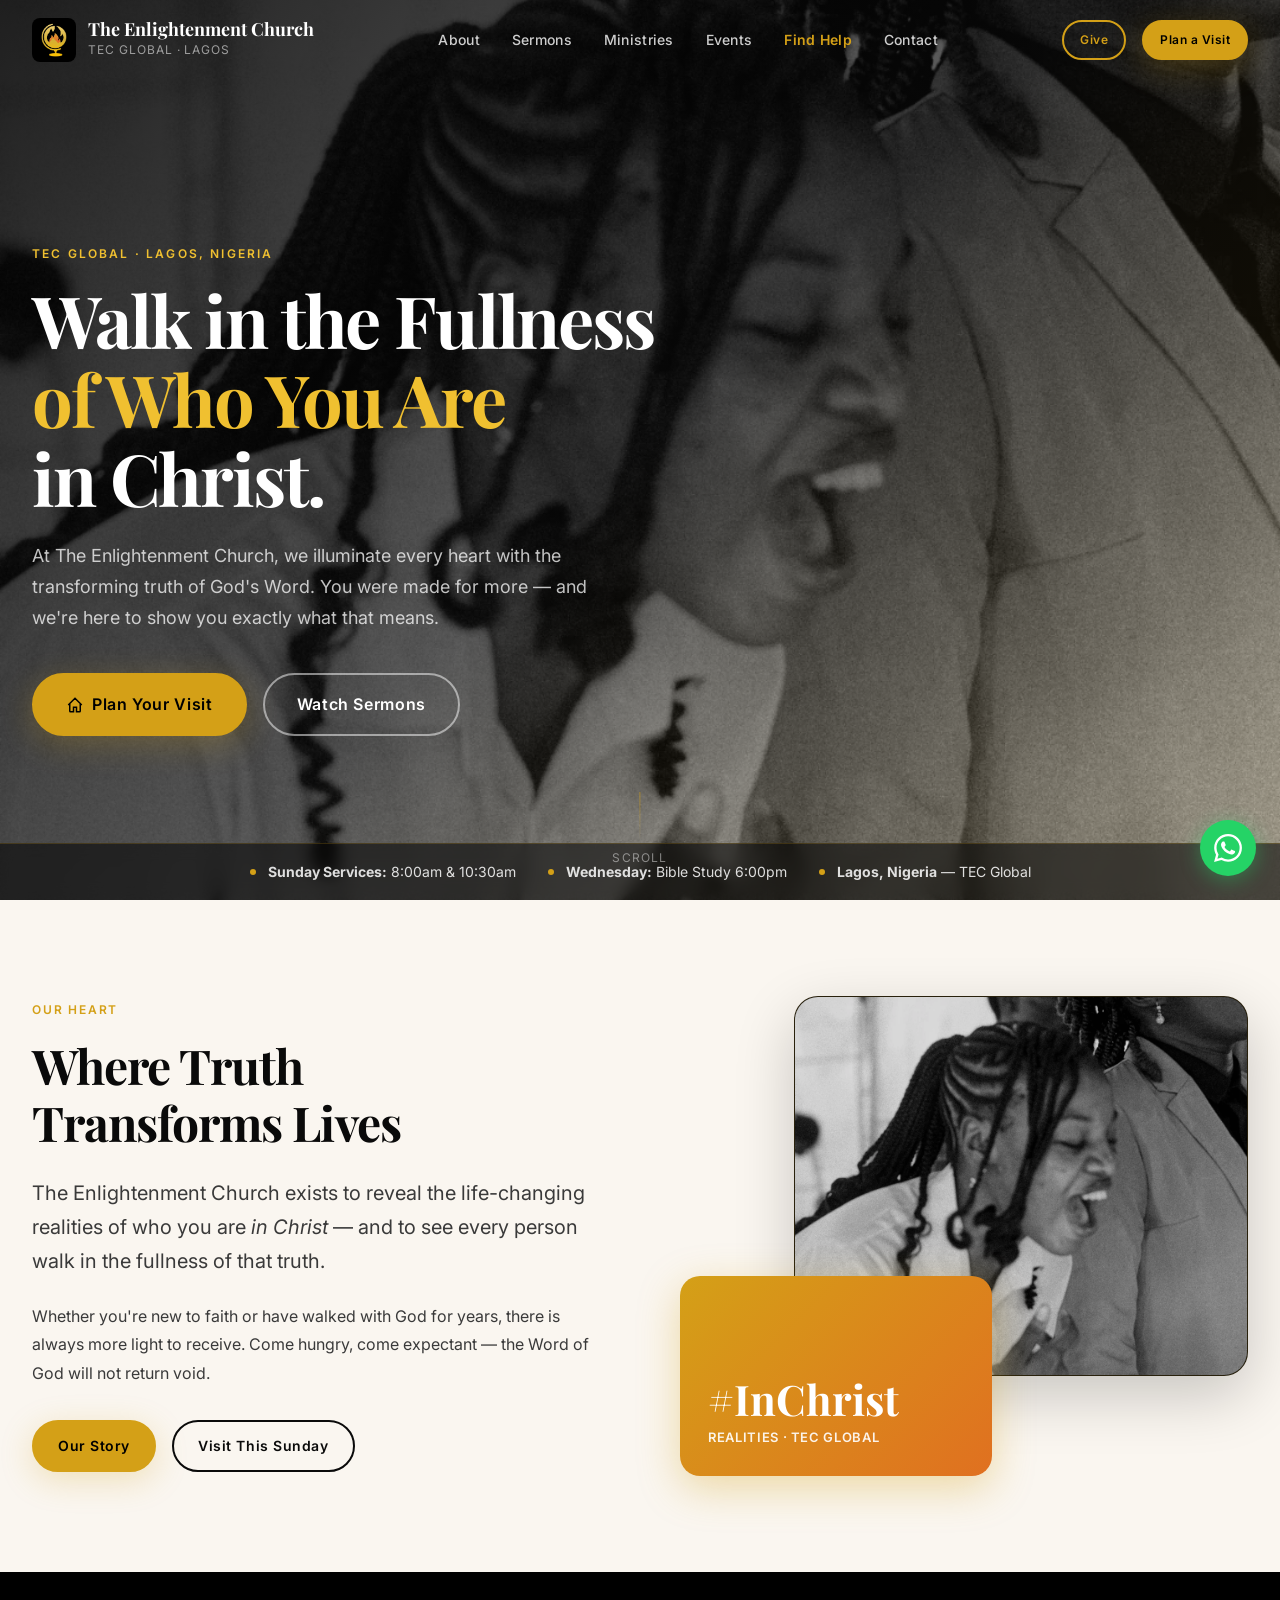
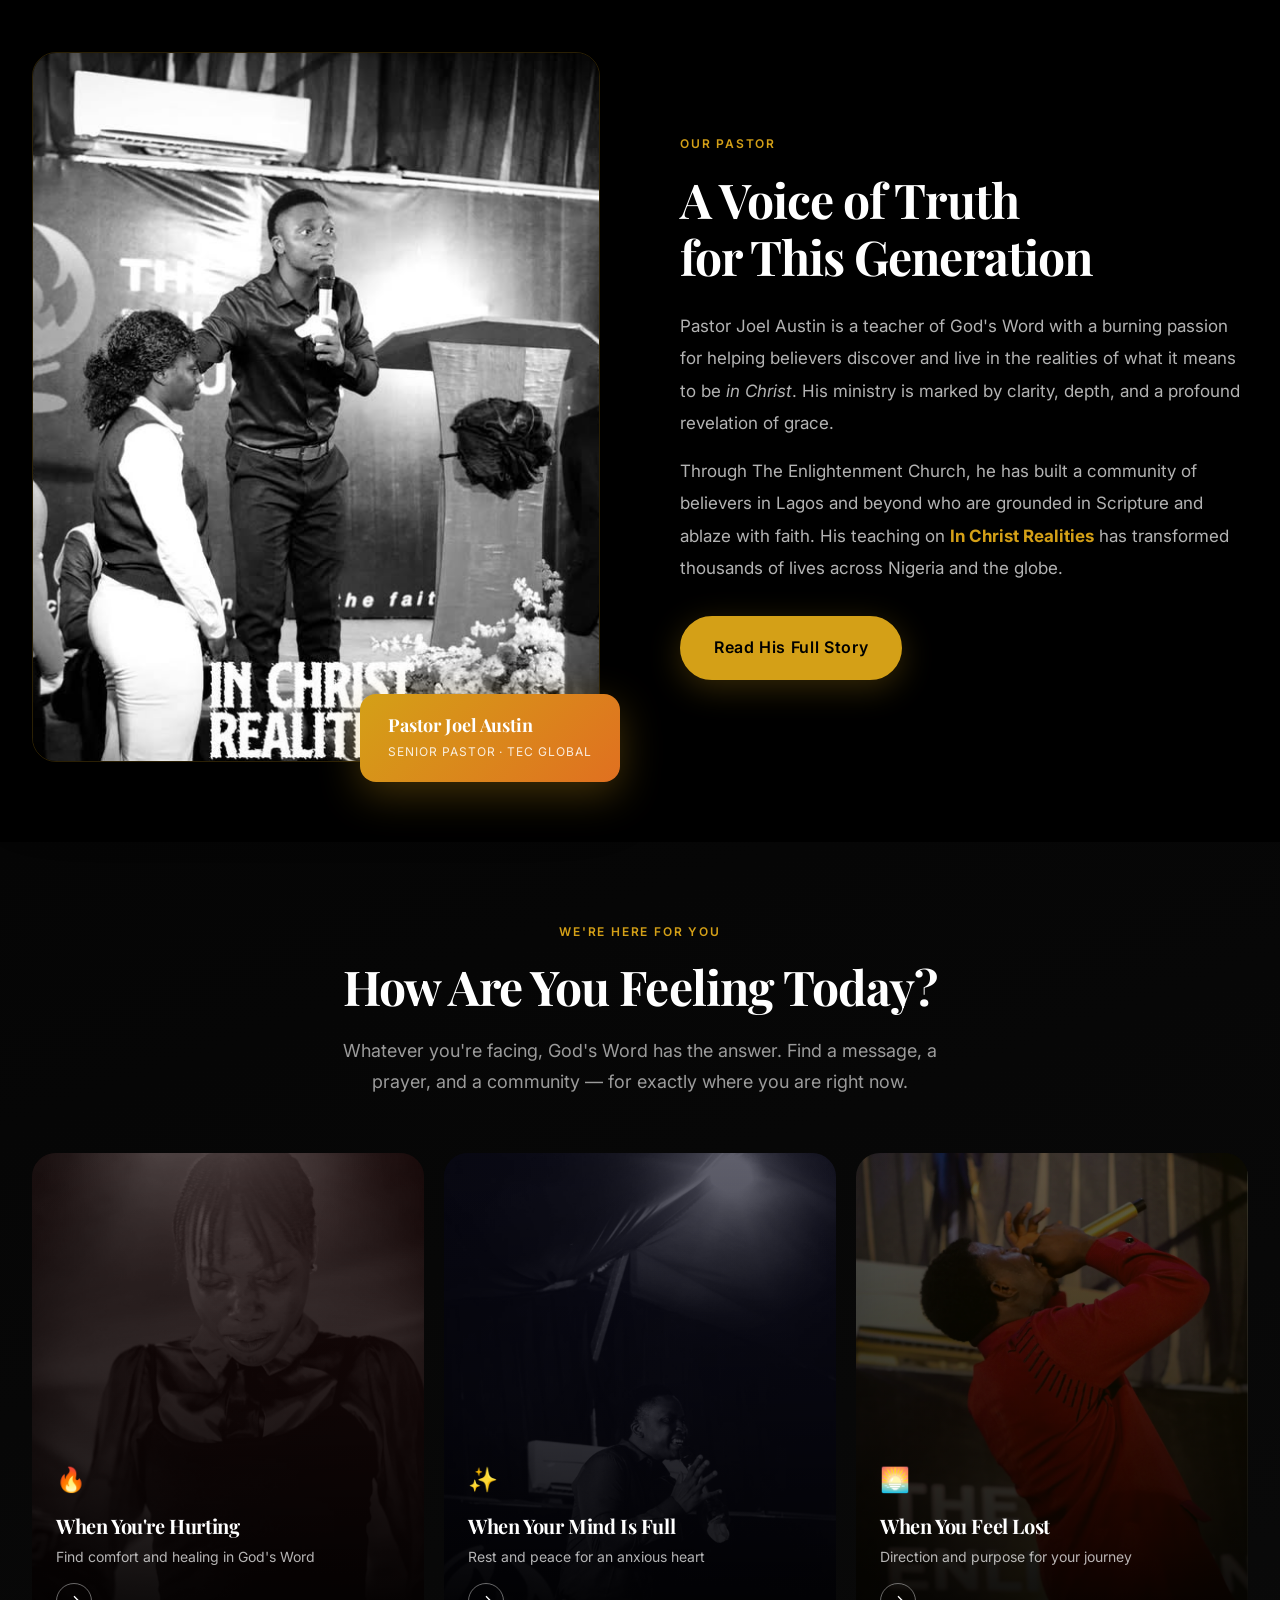
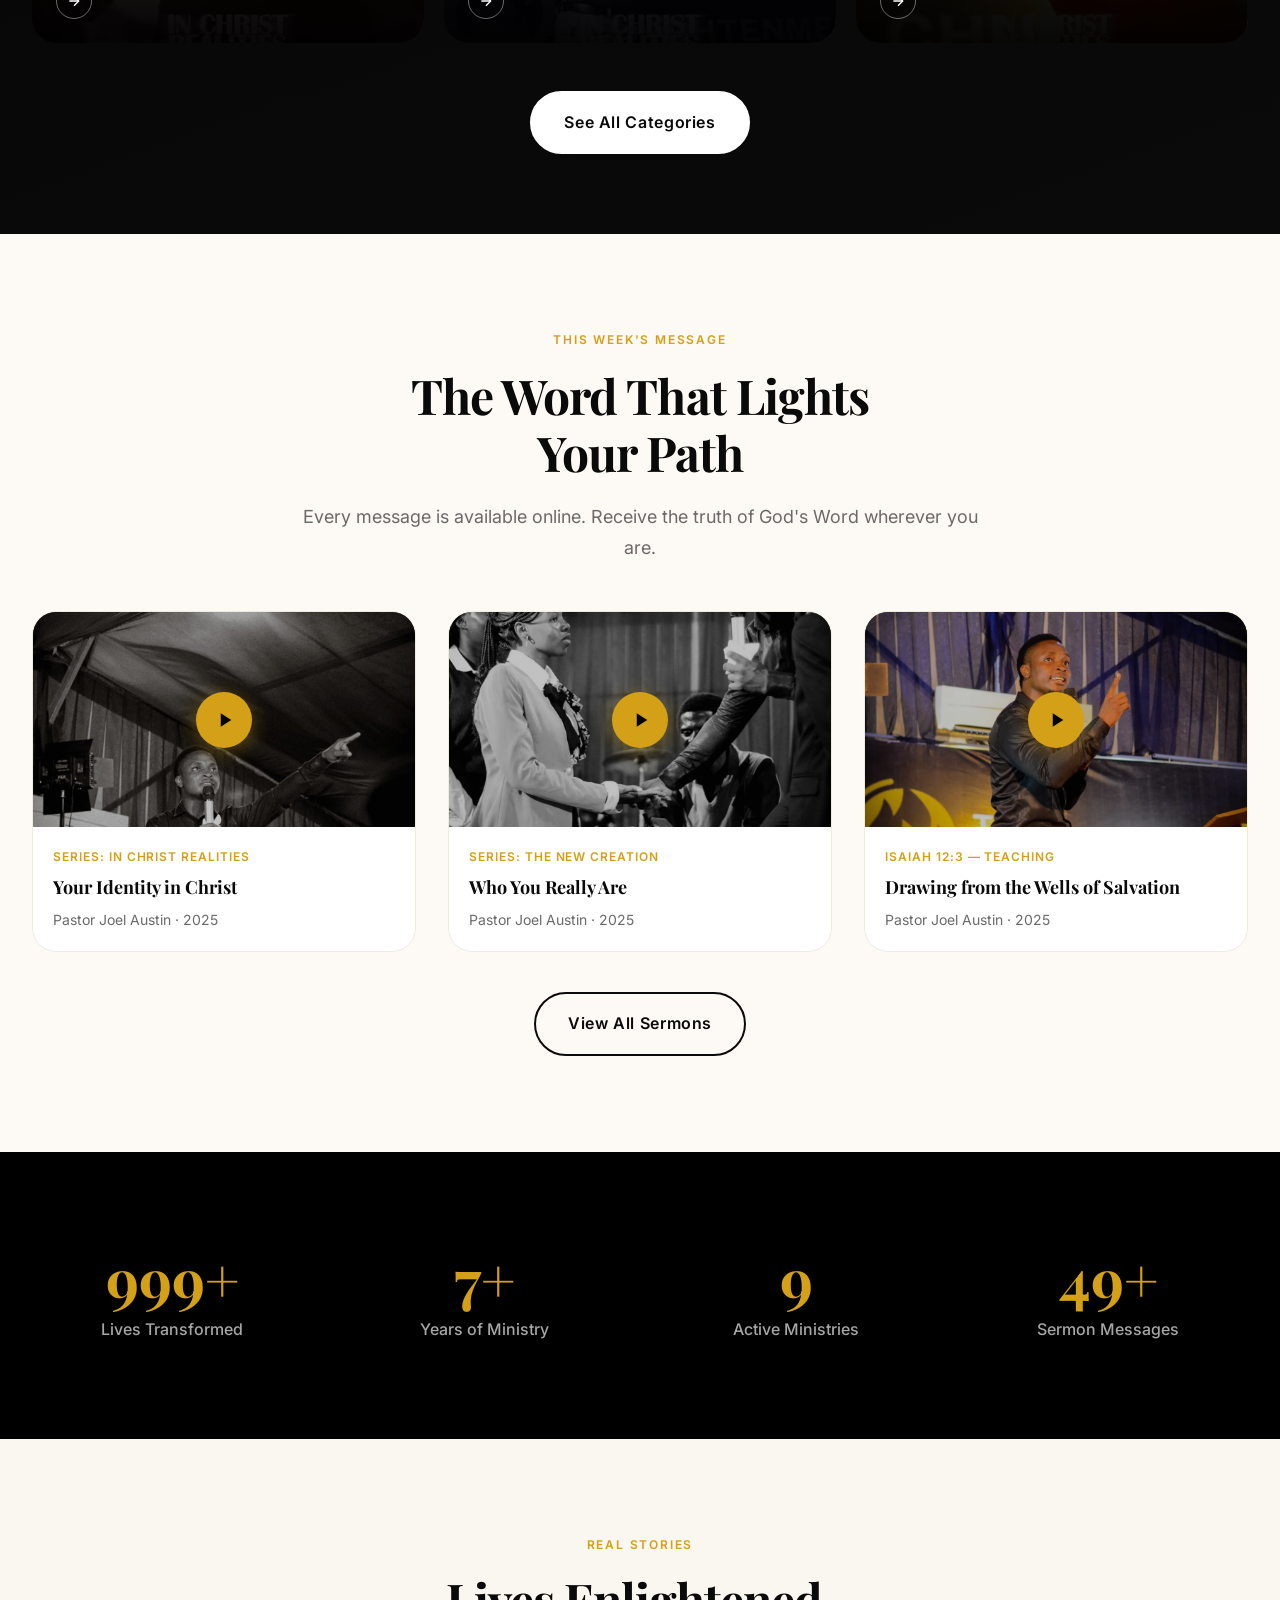
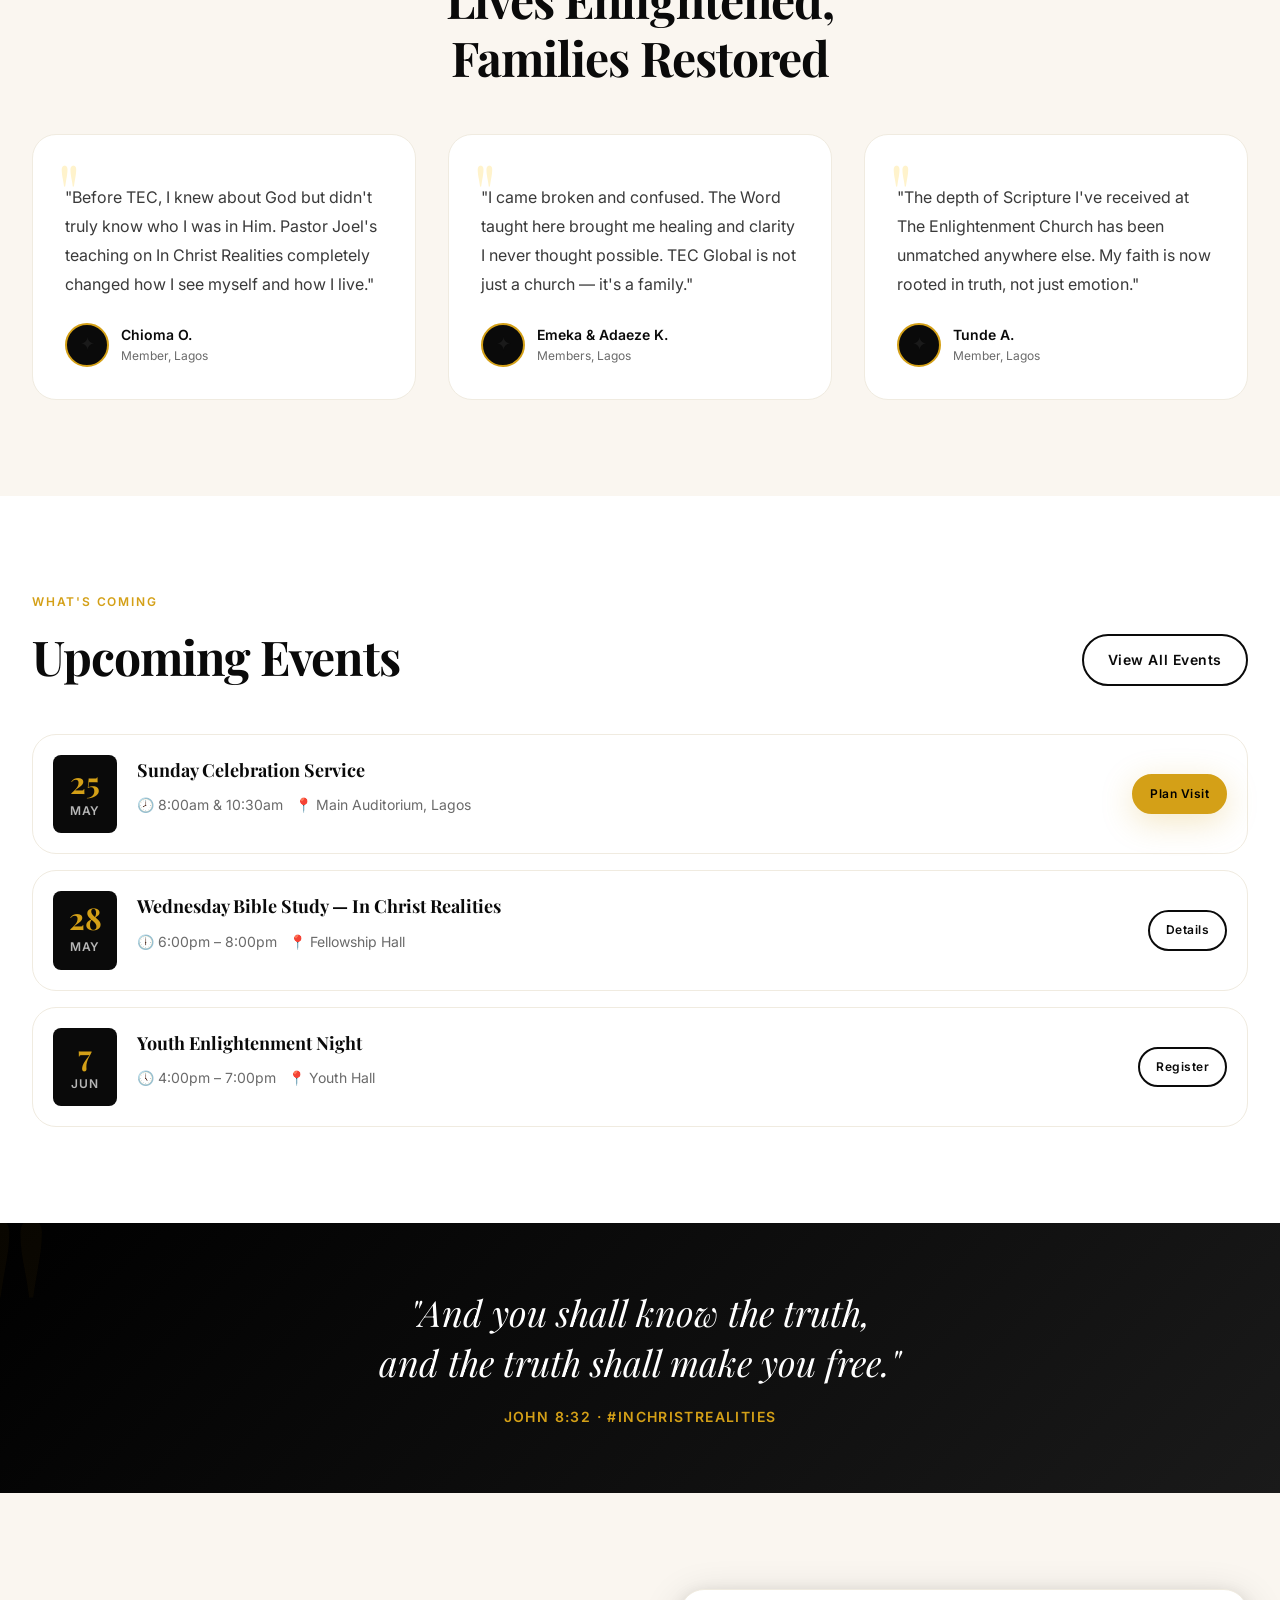
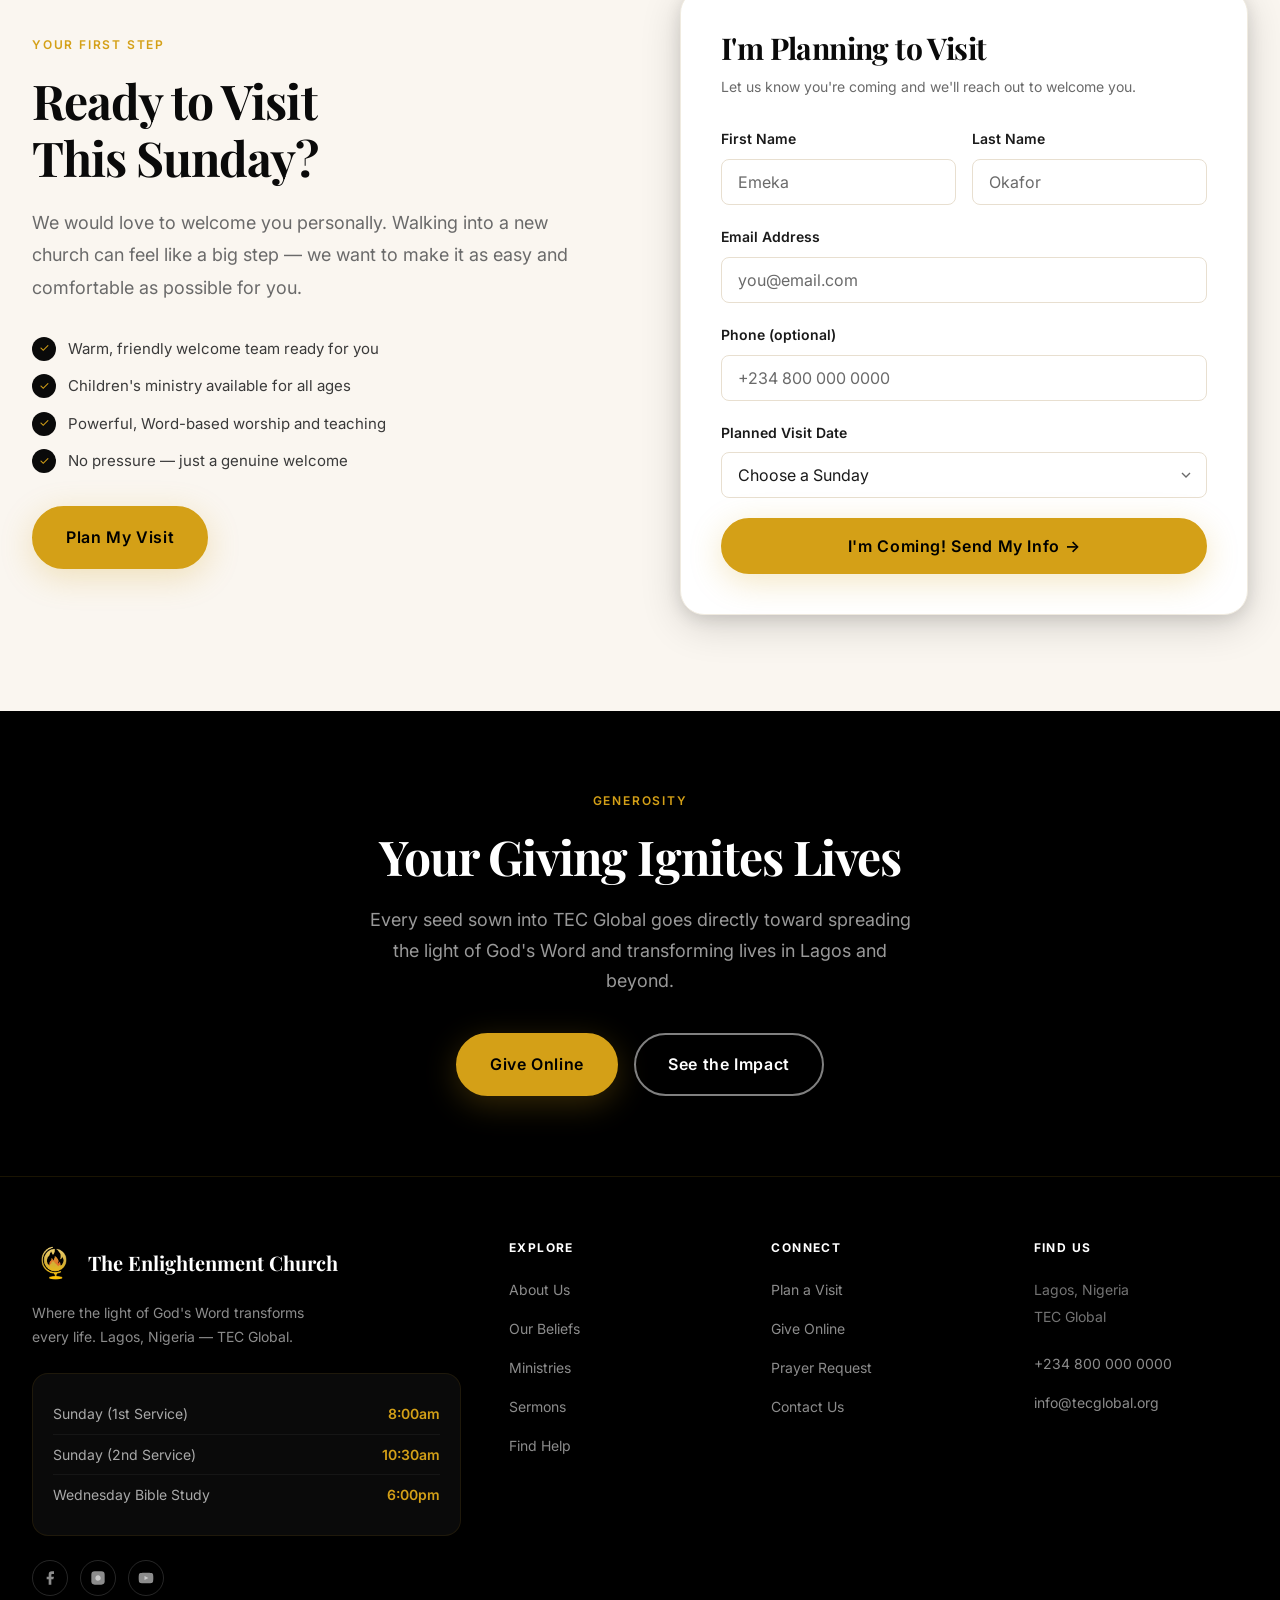
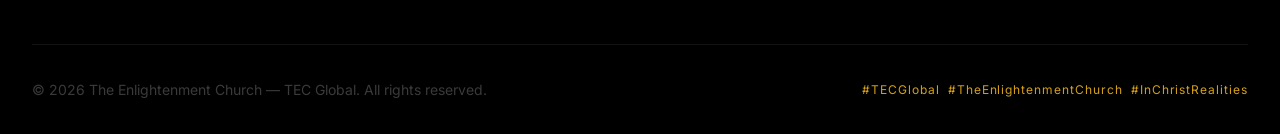
==== index.html @ 39ed4d55 "Initial launch of The Enlightenment Church website Complete multi-page static site for TEC Global, L" ====
<!DOCTYPE html>
<html lang="en">
<head>
  <meta charset="UTF-8" />
  <meta name="viewport" content="width=device-width, initial-scale=1.0" />
  <meta name="description" content="The Enlightenment Church (TEC Global) — A Lagos church where the light of God's Word transforms every life. Led by Pastor Joel Austin." />
  <meta property="og:title" content="The Enlightenment Church — TEC Global" />
  <meta property="og:description" content="Illuminating lives with the transforming truth of God's Word. Join us in Lagos, Nigeria." />
  <meta property="og:type" content="website" />
  <title>The Enlightenment Church — TEC Global | Lagos, Nigeria</title>
  <link rel="preconnect" href="https://fonts.googleapis.com" />
  <link rel="preconnect" href="https://fonts.gstatic.com" crossorigin />
  <link href="https://fonts.googleapis.com/css2?family=Playfair+Display:ital,wght@0,700;0,800;1,700&family=Inter:wght@400;500;600&display=swap" rel="stylesheet" />
  <link rel="stylesheet" href="css/style.css" />
</head>
<body>

  <!-- NAVIGATION -->
  <nav class="nav nav--transparent" id="main-nav" data-transparent="true">
    <div class="nav__inner">
      <a href="index.html" class="nav__logo">
        <img src="images/logo.jpg" alt="TEC Global Logo" class="nav__logo-img" />
        <div>
          <div class="nav__logo-text">The Enlightenment Church</div>
          <div class="nav__logo-sub">TEC Global · Lagos</div>
        </div>
      </a>
      <ul class="nav__links">
        <li><a href="about.html" class="nav__link">About</a></li>
        <li><a href="sermons.html" class="nav__link">Sermons</a></li>
        <li><a href="ministries.html" class="nav__link">Ministries</a></li>
        <li><a href="events.html" class="nav__link">Events</a></li>
        <li><a href="find-help.html" class="nav__link nav__link--find-help">Find Help</a></li>
        <li><a href="contact.html" class="nav__link">Contact</a></li>
      </ul>
      <div class="nav__actions">
        <a href="give.html" class="btn btn--gold-outline btn--sm">Give</a>
        <a href="plan-visit.html" class="btn btn--primary btn--sm">Plan a Visit</a>
        <button class="nav__menu-btn" id="menu-btn" aria-label="Open menu">
          <span></span><span></span><span></span>
        </button>
      </div>
    </div>
  </nav>

  <!-- Mobile Nav -->
  <div class="mobile-nav" id="mobile-nav">
    <button class="mobile-nav__close" id="mobile-nav-close">✕</button>
    <ul class="mobile-nav__links">
      <li><a href="index.html" class="mobile-nav__link">Home</a></li>
      <li><a href="about.html" class="mobile-nav__link">About</a></li>
      <li><a href="sermons.html" class="mobile-nav__link">Sermons</a></li>
      <li><a href="ministries.html" class="mobile-nav__link">Ministries</a></li>
      <li><a href="events.html" class="mobile-nav__link">Events</a></li>
      <li><a href="find-help.html" class="mobile-nav__link mobile-nav__link--find-help">Find Help</a></li>
      <li><a href="plan-visit.html" class="mobile-nav__link">Plan a Visit</a></li>
      <li><a href="give.html" class="mobile-nav__link">Give</a></li>
      <li><a href="contact.html" class="mobile-nav__link">Contact</a></li>
    </ul>
  </div>

  <main>

    <!-- =====================================================================
         HERO — Full viewport, video background
    ====================================================================== -->
    <section class="hero">
      <div class="hero__bg" style="overflow:hidden;">
        <!-- Local MP4 video hero -->
        <video
          autoplay muted loop playsinline
          style="position:absolute;inset:0;width:100%;height:100%;object-fit:cover;"
          poster="images/church-2.webp">
          <source src="Videos/hero-video.mp4" type="video/mp4" />
          <!-- Fallback image if video doesn't load -->
          <img src="images/church-2.webp" alt="The Enlightenment Church" style="position:absolute;inset:0;width:100%;height:100%;object-fit:cover;" />
        </video>
      </div>

      <div class="hero__content">
        <span class="hero__label animate-fade-up">TEC Global · Lagos, Nigeria</span>
        <h1 class="hero__title animate-fade-up animate-fade-up--delay-1">
          Walk in the Fullness
          <span>of Who You Are</span>
          in Christ.
        </h1>
        <p class="hero__subtitle animate-fade-up animate-fade-up--delay-2">
          At The Enlightenment Church, we illuminate every heart with the
          transforming truth of God's Word. You were made for more — and we're
          here to show you exactly what that means.
        </p>
        <div class="hero__actions animate-fade-up animate-fade-up--delay-3">
          <a href="plan-visit.html" class="btn btn--primary btn--lg">
            <svg viewBox="0 0 24 24" fill="none" stroke="currentColor" stroke-width="2"><path d="M3 12l9-9 9 9M5 10v10a1 1 0 001 1h4v-6h4v6h4a1 1 0 001-1V10"/></svg>
            Plan Your Visit
          </a>
          <a href="sermons.html" class="btn btn--ghost btn--lg">
            Watch Sermons
          </a>
        </div>
      </div>

      <!-- Service times bar -->
      <div class="service-bar" style="position:absolute;bottom:0;left:0;right:0;">
        <div class="service-bar__inner">
          <div class="service-bar__item">
            <div class="service-bar__dot"></div>
            <span><strong>Sunday Services:</strong> 8:00am &amp; 10:30am</span>
          </div>
          <div class="service-bar__item">
            <div class="service-bar__dot"></div>
            <span><strong>Wednesday:</strong> Bible Study 6:00pm</span>
          </div>
          <div class="service-bar__item">
            <div class="service-bar__dot"></div>
            <span><strong>Lagos, Nigeria</strong> — TEC Global</span>
          </div>
        </div>
      </div>

      <div class="hero__scroll">
        <div class="hero__scroll-line"></div>
        <span>Scroll</span>
      </div>
    </section>

    <!-- =====================================================================
         WELCOME SECTION
    ====================================================================== -->
    <section class="section section--warm">
      <div class="container">
        <div style="display:grid; grid-template-columns:1fr 1fr; gap:80px; align-items:center;">

          <!-- Text -->
          <div class="reveal">
            <span class="section-header__label">Our Heart</span>
            <h2 style="margin-bottom:24px;">Where Truth<br>Transforms Lives</h2>
            <p class="text-lead" style="margin-bottom:24px;">
              The Enlightenment Church exists to reveal the life-changing realities
              of who you are <em>in Christ</em> — and to see every person walk in
              the fullness of that truth.
            </p>
            <p style="margin-bottom:32px;">
              Whether you're new to faith or have walked with God for years,
              there is always more light to receive. Come hungry, come expectant —
              the Word of God will not return void.
            </p>
            <div style="display:flex; gap:16px; flex-wrap:wrap;">
              <a href="about.html" class="btn btn--primary">Our Story</a>
              <a href="plan-visit.html" class="btn btn--secondary">Visit This Sunday</a>
            </div>
          </div>

          <!-- Visual -->
          <div class="reveal" style="position:relative; height:480px;">
            <div style="
              position:absolute; top:0; right:0;
              width:80%; height:380px;
              background:#0A0A0A;
              border-radius:24px;
              overflow:hidden;
              box-shadow:0 20px 60px rgba(0,0,0,0.20);
              border:1px solid rgba(212,160,23,0.15);
            ">
              <img src="images/church-2.webp" alt="TEC Global in worship" style="width:100%;height:100%;object-fit:cover;opacity:0.85;" />
            </div>
            <!-- Accent card -->
            <div style="
              position:absolute; bottom:0; left:0;
              width:55%; height:200px;
              background:linear-gradient(135deg, #D4A017 0%, #E07020 100%);
              border-radius:20px;
              display:flex; flex-direction:column;
              align-items:flex-start; justify-content:flex-end;
              padding:28px;
              box-shadow:0 12px 40px rgba(212,160,23,0.35);
            ">
              <div style="font-family:'Playfair Display',serif; font-size:42px; font-weight:700; color:white; line-height:1;">#InChrist</div>
              <div style="font-size:13px; color:rgba(255,255,255,0.90); margin-top:6px; font-weight:600; letter-spacing:0.05em;">REALITIES · TEC GLOBAL</div>
            </div>
          </div>

        </div>
      </div>
    </section>

    <!-- =====================================================================
         ABOUT PASTOR
    ====================================================================== -->
    <section class="section" style="background:#000; padding:80px 0;">
      <div class="container">
        <div style="display:grid; grid-template-columns:1fr 1fr; gap:80px; align-items:center;">

          <!-- Pastor photo -->
          <div class="reveal" style="position:relative;">
            <div style="border-radius:24px; overflow:hidden; aspect-ratio:4/5; box-shadow:0 24px 64px rgba(0,0,0,0.6); border:1px solid rgba(212,160,23,0.20);">
              <img src="images/pastor-1.jpg" alt="Pastor Joel Austin — The Enlightenment Church" style="width:100%;height:100%;object-fit:cover;" />
            </div>
            <div style="
              position:absolute; bottom:-20px; right:-20px;
              background:linear-gradient(135deg, #D4A017, #E07020);
              border-radius:16px; padding:20px 28px;
              box-shadow:0 12px 40px rgba(212,160,23,0.30);
            ">
              <div style="font-family:'Playfair Display',serif; font-size:18px; font-weight:700; color:white; line-height:1.3;">Pastor Joel Austin</div>
              <div style="font-size:12px; color:rgba(255,255,255,0.85); margin-top:4px; letter-spacing:0.08em; text-transform:uppercase;">Senior Pastor · TEC Global</div>
            </div>
          </div>

          <!-- Bio -->
          <div class="reveal">
            <span class="section-header__label" style="color:var(--color-accent);">Our Pastor</span>
            <h2 style="color:white; margin-bottom:24px;">A Voice of Truth<br>for This Generation</h2>
            <p style="color:rgba(255,255,255,0.70); font-size:17px; line-height:1.9; margin-bottom:16px;">
              Pastor Joel Austin is a teacher of God's Word with a burning passion for helping believers
              discover and live in the realities of what it means to be <em>in Christ</em>. His ministry
              is marked by clarity, depth, and a profound revelation of grace.
            </p>
            <p style="color:rgba(255,255,255,0.70); font-size:17px; line-height:1.9; margin-bottom:32px;">
              Through The Enlightenment Church, he has built a community of believers in Lagos
              and beyond who are grounded in Scripture and ablaze with faith. His teaching on
              <strong style="color:var(--color-accent);">In Christ Realities</strong> has transformed thousands of lives
              across Nigeria and the globe.
            </p>
            <a href="about.html" class="btn btn--primary btn--lg">Read His Full Story</a>
          </div>

        </div>
      </div>
    </section>

    <!-- =====================================================================
         FIND HELP
    ====================================================================== -->
    <section class="section" style="background:linear-gradient(160deg, #050505 0%, #0A0A0A 100%); padding:80px 0;">
      <div class="container">
        <div style="text-align:center; max-width:640px; margin:0 auto 56px;">
          <span class="section-header__label" style="color:var(--color-accent);">We're Here for You</span>
          <h2 style="color:white; margin-bottom:20px;">How Are You Feeling Today?</h2>
          <p style="color:rgba(255,255,255,0.60); font-size:18px; line-height:1.7;">
            Whatever you're facing, God's Word has the answer. Find a message, a prayer,
            and a community — for exactly where you are right now.
          </p>
        </div>

        <div style="display:grid; grid-template-columns:repeat(3,1fr); gap:20px; margin-bottom:48px;">

          <a href="find-help.html#hurting" class="help-card" style="text-decoration:none;">
            <div class="help-card__bg" style="background:linear-gradient(135deg,#1a0a0a 0%,#2d1010 100%);">
              <img src="images/church-3.webp" alt="Comfort" style="width:100%;height:100%;object-fit:cover;opacity:0.35;" />
            </div>
            <div class="help-card__overlay"></div>
            <div class="help-card__content">
              <span class="help-card__icon">🔥</span>
              <h3 class="help-card__title">When You're Hurting</h3>
              <p class="help-card__sub">Find comfort and healing in God's Word</p>
              <div class="help-card__arrow">
                <svg viewBox="0 0 24 24" stroke-width="2"><line x1="5" y1="12" x2="19" y2="12"/><polyline points="12 5 19 12 12 19"/></svg>
              </div>
            </div>
          </a>

          <a href="find-help.html#overwhelmed" class="help-card" style="text-decoration:none;">
            <div class="help-card__bg" style="background:linear-gradient(135deg,#0a0a1a 0%,#101028 100%);">
              <img src="images/church-4.webp" alt="Peace" style="width:100%;height:100%;object-fit:cover;opacity:0.35;" />
            </div>
            <div class="help-card__overlay"></div>
            <div class="help-card__content">
              <span class="help-card__icon">✨</span>
              <h3 class="help-card__title">When Your Mind Is Full</h3>
              <p class="help-card__sub">Rest and peace for an anxious heart</p>
              <div class="help-card__arrow">
                <svg viewBox="0 0 24 24" stroke-width="2"><line x1="5" y1="12" x2="19" y2="12"/><polyline points="12 5 19 12 12 19"/></svg>
              </div>
            </div>
          </a>

          <a href="find-help.html#lost" class="help-card" style="text-decoration:none;">
            <div class="help-card__bg" style="background:linear-gradient(135deg,#0a0a00 0%,#1a1800 100%);">
              <img src="images/church-1.webp" alt="Direction" style="width:100%;height:100%;object-fit:cover;opacity:0.35;" />
            </div>
            <div class="help-card__overlay"></div>
            <div class="help-card__content">
              <span class="help-card__icon">🌅</span>
              <h3 class="help-card__title">When You Feel Lost</h3>
              <p class="help-card__sub">Direction and purpose for your journey</p>
              <div class="help-card__arrow">
                <svg viewBox="0 0 24 24" stroke-width="2"><line x1="5" y1="12" x2="19" y2="12"/><polyline points="12 5 19 12 12 19"/></svg>
              </div>
            </div>
          </a>

        </div>

        <div style="text-align:center;">
          <a href="find-help.html" class="btn btn--white btn--lg">See All Categories</a>
        </div>
      </div>
    </section>

    <!-- =====================================================================
         LATEST SERMONS
    ====================================================================== -->
    <section class="section section--cream">
      <div class="container">
        <div class="section-header section-header--center reveal">
          <span class="section-header__label">This Week's Message</span>
          <h2 class="section-header__title">The Word That Lights<br>Your Path</h2>
          <p class="section-header__desc">Every message is available online. Receive the truth of God's Word wherever you are.</p>
        </div>

        <div class="grid grid-3 reveal">

          <div class="sermon-card">
            <div class="sermon-card__thumb">
              <img src="images/pastor-2.jpg" alt="In Christ Realities — Your Identity" style="width:100%;height:100%;object-fit:cover;" />
              <div class="sermon-card__play">
                <div class="sermon-card__play-btn" data-video="placeholder1" data-platform="youtube" style="cursor:pointer;">
                  <svg width="18" height="18" viewBox="0 0 24 24"><polygon points="5 3 19 12 5 21 5 3"/></svg>
                </div>
              </div>
            </div>
            <div class="sermon-card__body">
              <div class="sermon-card__series">Series: In Christ Realities</div>
              <div class="sermon-card__title">Your Identity in Christ</div>
              <div class="sermon-card__speaker">Pastor Joel Austin · 2025</div>
            </div>
          </div>

          <div class="sermon-card">
            <div class="sermon-card__thumb">
              <img src="images/pastor-3.jpg" alt="The New Creation — Who You Really Are" style="width:100%;height:100%;object-fit:cover;" />
              <div class="sermon-card__play">
                <div class="sermon-card__play-btn" data-video="placeholder2" data-platform="youtube" style="cursor:pointer;">
                  <svg width="18" height="18" viewBox="0 0 24 24"><polygon points="5 3 19 12 5 21 5 3"/></svg>
                </div>
              </div>
            </div>
            <div class="sermon-card__body">
              <div class="sermon-card__series">Series: The New Creation</div>
              <div class="sermon-card__title">Who You Really Are</div>
              <div class="sermon-card__speaker">Pastor Joel Austin · 2025</div>
            </div>
          </div>

          <div class="sermon-card">
            <div class="sermon-card__thumb">
              <img src="images/pastor-4.jpg" alt="Drawing from the Wells of Salvation" style="width:100%;height:100%;object-fit:cover;" />
              <div class="sermon-card__play">
                <div class="sermon-card__play-btn" data-video="placeholder3" data-platform="youtube" style="cursor:pointer;">
                  <svg width="18" height="18" viewBox="0 0 24 24"><polygon points="5 3 19 12 5 21 5 3"/></svg>
                </div>
              </div>
            </div>
            <div class="sermon-card__body">
              <div class="sermon-card__series">Isaiah 12:3 — Teaching</div>
              <div class="sermon-card__title">Drawing from the Wells of Salvation</div>
              <div class="sermon-card__speaker">Pastor Joel Austin · 2025</div>
            </div>
          </div>

        </div>

        <div style="text-align:center; margin-top:40px;" class="reveal">
          <a href="sermons.html" class="btn btn--secondary btn--lg">View All Sermons</a>
        </div>
      </div>
    </section>

    <!-- =====================================================================
         STATISTICS
    ====================================================================== -->
    <section class="section" style="background:#000; padding:64px 0;">
      <div class="container">
        <div class="grid grid-4">
          <div class="stat-card reveal">
            <div class="stat-card__number" data-count="1000" data-suffix="+">1000+</div>
            <div class="stat-card__label">Lives Transformed</div>
          </div>
          <div class="stat-card reveal">
            <div class="stat-card__number" data-count="8" data-suffix="+">8+</div>
            <div class="stat-card__label">Years of Ministry</div>
          </div>
          <div class="stat-card reveal">
            <div class="stat-card__number" data-count="10" data-suffix="">10</div>
            <div class="stat-card__label">Active Ministries</div>
          </div>
          <div class="stat-card reveal">
            <div class="stat-card__number" data-count="50" data-suffix="+">50+</div>
            <div class="stat-card__label">Sermon Messages</div>
          </div>
        </div>
      </div>
    </section>

    <!-- =====================================================================
         TESTIMONIALS
    ====================================================================== -->
    <section class="section section--warm">
      <div class="container">
        <div class="section-header section-header--center reveal">
          <span class="section-header__label">Real Stories</span>
          <h2 class="section-header__title">Lives Enlightened,<br>Families Restored</h2>
        </div>
        <div class="grid grid-3 reveal">

          <div class="testimonial">
            <p class="testimonial__text">
              "Before TEC, I knew about God but didn't truly know who I was in Him. Pastor Joel's
              teaching on In Christ Realities completely changed how I see myself and how I live."
            </p>
            <div class="testimonial__author">
              <div class="testimonial__avatar-placeholder">✦</div>
              <div>
                <div class="testimonial__name">Chioma O.</div>
                <div class="testimonial__role">Member, Lagos</div>
              </div>
            </div>
          </div>

          <div class="testimonial">
            <p class="testimonial__text">
              "I came broken and confused. The Word taught here brought me healing and clarity
              I never thought possible. TEC Global is not just a church — it's a family."
            </p>
            <div class="testimonial__author">
              <div class="testimonial__avatar-placeholder">✦</div>
              <div>
                <div class="testimonial__name">Emeka &amp; Adaeze K.</div>
                <div class="testimonial__role">Members, Lagos</div>
              </div>
            </div>
          </div>

          <div class="testimonial">
            <p class="testimonial__text">
              "The depth of Scripture I've received at The Enlightenment Church has been
              unmatched anywhere else. My faith is now rooted in truth, not just emotion."
            </p>
            <div class="testimonial__author">
              <div class="testimonial__avatar-placeholder">✦</div>
              <div>
                <div class="testimonial__name">Tunde A.</div>
                <div class="testimonial__role">Member, Lagos</div>
              </div>
            </div>
          </div>

        </div>
      </div>
    </section>

    <!-- =====================================================================
         UPCOMING EVENTS
    ====================================================================== -->
    <section class="section">
      <div class="container">
        <div style="display:flex; justify-content:space-between; align-items:flex-end; margin-bottom:48px;" class="reveal">
          <div>
            <span class="section-header__label">What's Coming</span>
            <h2>Upcoming Events</h2>
          </div>
          <a href="events.html" class="btn btn--secondary">View All Events</a>
        </div>
        <div style="display:flex; flex-direction:column; gap:16px;" class="reveal">

          <div class="event-card" data-category="service">
            <div class="event-card__date">
              <div class="event-card__day">25</div>
              <div class="event-card__month">May</div>
            </div>
            <div class="event-card__body">
              <div class="event-card__title">Sunday Celebration Service</div>
              <div class="event-card__meta">
                <span>🕗 8:00am &amp; 10:30am</span>
                <span>📍 Main Auditorium, Lagos</span>
              </div>
            </div>
            <a href="plan-visit.html" class="btn btn--primary btn--sm" style="flex-shrink:0;align-self:center;">Plan Visit</a>
          </div>

          <div class="event-card" data-category="study">
            <div class="event-card__date">
              <div class="event-card__day">28</div>
              <div class="event-card__month">May</div>
            </div>
            <div class="event-card__body">
              <div class="event-card__title">Wednesday Bible Study — In Christ Realities</div>
              <div class="event-card__meta">
                <span>🕕 6:00pm – 8:00pm</span>
                <span>📍 Fellowship Hall</span>
              </div>
            </div>
            <a href="events.html" class="btn btn--secondary btn--sm" style="flex-shrink:0;align-self:center;">Details</a>
          </div>

          <div class="event-card" data-category="youth">
            <div class="event-card__date">
              <div class="event-card__day">7</div>
              <div class="event-card__month">Jun</div>
            </div>
            <div class="event-card__body">
              <div class="event-card__title">Youth Enlightenment Night</div>
              <div class="event-card__meta">
                <span>🕔 4:00pm – 7:00pm</span>
                <span>📍 Youth Hall</span>
              </div>
            </div>
            <a href="events.html" class="btn btn--secondary btn--sm" style="flex-shrink:0;align-self:center;">Register</a>
          </div>

        </div>
      </div>
    </section>

    <!-- =====================================================================
         SCRIPTURE BANNER
    ====================================================================== -->
    <div class="scripture-banner">
      <p class="scripture-banner__text">
        "And you shall know the truth,<br>and the truth shall make you free."
      </p>
      <p class="scripture-banner__ref">John 8:32 · #InChristRealities</p>
    </div>

    <!-- =====================================================================
         PLAN YOUR VISIT CTA
    ====================================================================== -->
    <section class="section section--warm">
      <div class="container">
        <div style="display:grid; grid-template-columns:1fr 1fr; gap:80px; align-items:center;" class="reveal">
          <div>
            <span class="section-header__label">Your First Step</span>
            <h2 style="margin-bottom:20px;">Ready to Visit<br>This Sunday?</h2>
            <p style="font-size:18px; line-height:1.8; color:var(--color-muted); margin-bottom:32px;">
              We would love to welcome you personally. Walking into a new church can feel
              like a big step — we want to make it as easy and comfortable as possible for you.
            </p>
            <ul style="display:flex; flex-direction:column; gap:12px; margin-bottom:32px;">
              <li style="display:flex; gap:12px; align-items:center; font-size:15px; color:var(--color-text-soft);">
                <span style="width:24px;height:24px;background:var(--color-primary);border-radius:50%;display:flex;align-items:center;justify-content:center;color:var(--color-accent);font-size:12px;flex-shrink:0;">✓</span>
                Warm, friendly welcome team ready for you
              </li>
              <li style="display:flex; gap:12px; align-items:center; font-size:15px; color:var(--color-text-soft);">
                <span style="width:24px;height:24px;background:var(--color-primary);border-radius:50%;display:flex;align-items:center;justify-content:center;color:var(--color-accent);font-size:12px;flex-shrink:0;">✓</span>
                Children's ministry available for all ages
              </li>
              <li style="display:flex; gap:12px; align-items:center; font-size:15px; color:var(--color-text-soft);">
                <span style="width:24px;height:24px;background:var(--color-primary);border-radius:50%;display:flex;align-items:center;justify-content:center;color:var(--color-accent);font-size:12px;flex-shrink:0;">✓</span>
                Powerful, Word-based worship and teaching
              </li>
              <li style="display:flex; gap:12px; align-items:center; font-size:15px; color:var(--color-text-soft);">
                <span style="width:24px;height:24px;background:var(--color-primary);border-radius:50%;display:flex;align-items:center;justify-content:center;color:var(--color-accent);font-size:12px;flex-shrink:0;">✓</span>
                No pressure — just a genuine welcome
              </li>
            </ul>
            <a href="plan-visit.html" class="btn btn--primary btn--lg">Plan My Visit</a>
          </div>

          <!-- Visit form -->
          <div style="background:white; border-radius:24px; padding:40px; box-shadow:var(--shadow-lg); border:1px solid var(--color-border-light);">
            <h3 style="margin-bottom:8px;">I'm Planning to Visit</h3>
            <p style="font-size:14px; color:var(--color-muted); margin-bottom:28px;">Let us know you're coming and we'll reach out to welcome you.</p>
            <form id="visit-form">
              <div class="form-row">
                <div class="form-group">
                  <label class="form-label" for="visit-fname">First Name</label>
                  <input type="text" id="visit-fname" class="form-input" placeholder="Emeka" required />
                </div>
                <div class="form-group">
                  <label class="form-label" for="visit-lname">Last Name</label>
                  <input type="text" id="visit-lname" class="form-input" placeholder="Okafor" />
                </div>
              </div>
              <div class="form-group">
                <label class="form-label" for="visit-email">Email Address</label>
                <input type="email" id="visit-email" class="form-input" placeholder="you@email.com" required />
              </div>
              <div class="form-group">
                <label class="form-label" for="visit-phone">Phone (optional)</label>
                <input type="tel" id="visit-phone" class="form-input" placeholder="+234 800 000 0000" />
              </div>
              <div class="form-group">
                <label class="form-label" for="visit-date">Planned Visit Date</label>
                <select id="visit-date" class="form-select">
                  <option value="">Choose a Sunday</option>
                  <option>May 25</option>
                  <option>June 1</option>
                  <option>June 8</option>
                  <option>June 15</option>
                </select>
              </div>
              <button type="submit" class="btn btn--primary btn--full btn--lg">
                I'm Coming! Send My Info →
              </button>
            </form>
          </div>

        </div>
      </div>
    </section>

    <!-- =====================================================================
         GIVE TEASER
    ====================================================================== -->
    <section class="section" style="background:#000; padding:80px 0; text-align:center;">
      <div class="container">
        <div class="reveal" style="max-width:560px; margin:0 auto;">
          <span class="section-header__label" style="color:var(--color-accent);">Generosity</span>
          <h2 style="color:white; margin-bottom:20px;">Your Giving Ignites Lives</h2>
          <p style="color:rgba(255,255,255,0.60); font-size:18px; line-height:1.7; margin-bottom:36px;">
            Every seed sown into TEC Global goes directly toward spreading
            the light of God's Word and transforming lives in Lagos and beyond.
          </p>
          <div style="display:flex; gap:16px; justify-content:center; flex-wrap:wrap;">
            <a href="give.html" class="btn btn--primary btn--lg">Give Online</a>
            <a href="give.html#why" class="btn btn--ghost btn--lg">See the Impact</a>
          </div>
        </div>
      </div>
    </section>

  </main>

  <!-- FOOTER -->
  <footer class="footer">
    <div class="container">
      <div class="footer__grid">
        <div class="footer__brand">
          <a href="index.html" class="footer__logo">
            <img src="images/logo.jpg" alt="TEC Global" class="footer__logo-img" />
            <span class="footer__logo-name">The Enlightenment Church</span>
          </a>
          <p class="footer__tagline">Where the light of God's Word transforms every life. Lagos, Nigeria — TEC Global.</p>
          <div class="footer__service-times">
            <div class="footer__service-time"><span>Sunday (1st Service)</span><span>8:00am</span></div>
            <div class="footer__service-time"><span>Sunday (2nd Service)</span><span>10:30am</span></div>
            <div class="footer__service-time"><span>Wednesday Bible Study</span><span>6:00pm</span></div>
          </div>
          <div class="footer__socials mt-6">
            <a href="#" class="footer__social" aria-label="Facebook">
              <svg viewBox="0 0 24 24"><path d="M18 2h-3a5 5 0 00-5 5v3H7v4h3v8h4v-8h3l1-4h-4V7a1 1 0 011-1h3z"/></svg>
            </a>
            <a href="#" class="footer__social" aria-label="Instagram">
              <svg viewBox="0 0 24 24"><rect x="2" y="2" width="20" height="20" rx="5" ry="5"/><path d="M16 11.37A4 4 0 1112.63 8 4 4 0 0116 11.37zm1.5-4.87h.01"/></svg>
            </a>
            <a href="#" class="footer__social" aria-label="YouTube">
              <svg viewBox="0 0 24 24"><path d="M22.54 6.42a2.78 2.78 0 00-1.95-1.96C18.88 4 12 4 12 4s-6.88 0-8.59.46A2.78 2.78 0 001.46 6.42 29 29 0 001 12a29 29 0 00.46 5.58A2.78 2.78 0 003.41 19.6C5.12 20 12 20 12 20s6.88 0 8.59-.46a2.78 2.78 0 001.95-1.95A29 29 0 0023 12a29 29 0 00-.46-5.58z"/><polygon points="9.75 15.02 15.5 12 9.75 8.98 9.75 15.02"/></svg>
            </a>
          </div>
        </div>
        <div>
          <h4 class="footer__col-title">Explore</h4>
          <ul class="footer__links">
            <li><a href="about.html" class="footer__link">About Us</a></li>
            <li><a href="beliefs.html" class="footer__link">Our Beliefs</a></li>
            <li><a href="ministries.html" class="footer__link">Ministries</a></li>
            <li><a href="sermons.html" class="footer__link">Sermons</a></li>
            <li><a href="find-help.html" class="footer__link">Find Help</a></li>
          </ul>
        </div>
        <div>
          <h4 class="footer__col-title">Connect</h4>
          <ul class="footer__links">
            <li><a href="plan-visit.html" class="footer__link">Plan a Visit</a></li>
            <li><a href="give.html" class="footer__link">Give Online</a></li>
            <li><a href="contact.html#prayer" class="footer__link">Prayer Request</a></li>
            <li><a href="contact.html" class="footer__link">Contact Us</a></li>
          </ul>
        </div>
        <div>
          <h4 class="footer__col-title">Find Us</h4>
          <ul class="footer__links">
            <li><span class="footer__link" style="cursor:default;color:rgba(255,255,255,0.45);">Lagos, Nigeria<br>TEC Global</span></li>
            <li style="margin-top:8px;"><a href="tel:+2348000000000" class="footer__link">+234 800 000 0000</a></li>
            <li><a href="mailto:info@tecglobal.org" class="footer__link">info@tecglobal.org</a></li>
          </ul>
        </div>
      </div>
      <div class="footer__bottom">
        <p>© 2026 The Enlightenment Church — TEC Global. All rights reserved.</p>
        <div style="display:flex;gap:16px;">
          <span style="color:var(--color-accent);font-size:12px; letter-spacing:0.08em;">#TECGlobal &nbsp;#TheEnlightenmentChurch &nbsp;#InChristRealities</span>
        </div>
      </div>
    </div>
  </footer>

  <!-- WhatsApp Float -->
  <a href="https://wa.me/2348000000000" class="whatsapp-float" target="_blank" rel="noopener" aria-label="Chat on WhatsApp">
    <svg viewBox="0 0 24 24" xmlns="http://www.w3.org/2000/svg"><path d="M17.472 14.382c-.297-.149-1.758-.867-2.03-.967-.273-.099-.471-.148-.67.15-.197.297-.767.966-.94 1.164-.173.199-.347.223-.644.075-.297-.15-1.255-.463-2.39-1.475-.883-.788-1.48-1.761-1.653-2.059-.173-.297-.018-.458.13-.606.134-.133.298-.347.446-.52.149-.174.198-.298.298-.497.099-.198.05-.371-.025-.52-.075-.149-.669-1.612-.916-2.207-.242-.579-.487-.5-.669-.51-.173-.008-.371-.01-.57-.01-.198 0-.52.074-.792.372-.272.297-1.04 1.016-1.04 2.479 0 1.462 1.065 2.875 1.213 3.074.149.198 2.096 3.2 5.077 4.487.709.306 1.262.489 1.694.625.712.227 1.36.195 1.871.118.571-.085 1.758-.719 2.006-1.413.248-.694.248-1.289.173-1.413-.074-.124-.272-.198-.57-.347m-5.421 7.403h-.004a9.87 9.87 0 01-5.031-1.378l-.361-.214-3.741.982.998-3.648-.235-.374a9.86 9.86 0 01-1.51-5.26c.001-5.45 4.436-9.884 9.888-9.884 2.64 0 5.122 1.03 6.988 2.898a9.825 9.825 0 012.893 6.994c-.003 5.45-4.437 9.884-9.885 9.884m8.413-18.297A11.815 11.815 0 0012.05 0C5.495 0 .16 5.335.157 11.892c0 2.096.547 4.142 1.588 5.945L.057 24l6.305-1.654a11.882 11.882 0 005.683 1.448h.005c6.554 0 11.89-5.335 11.893-11.893a11.821 11.821 0 00-3.48-8.413z"/></svg>
  </a>

  <script src="js/main.js"></script>
</body>
</html>
---- css/style.css ----
/* ==========================================================================
   THE ENLIGHTENMENT CHURCH — MASTER STYLESHEET
   Brand: Black · Gold · Flame Orange
   ========================================================================== */

/* --------------------------------------------------------------------------
   1. DESIGN TOKENS
   -------------------------------------------------------------------------- */
:root {
  /* TEC Global Brand — Black & Gold */
  --color-primary:       #0A0A0A;
  --color-primary-dark:  #000000;
  --color-primary-light: #1A1A1A;
  --color-accent:        #D4A017;
  --color-accent-light:  #F0C030;
  --color-accent-subtle: #FFF3CC;
  --color-flame:         #E07020;
  --color-flame-light:   #FF8C42;

  /* Neutrals */
  --color-warm:          #FAF6F0;
  --color-cream:         #FDF9F4;
  --color-white:         #FFFFFF;
  --color-text:          #1A1A1A;
  --color-text-soft:     #3A3A3A;
  --color-muted:         #6A6A6A;
  --color-border:        #E8DFD0;
  --color-border-light:  #F0EBE0;

  /* Emotional UI Colors */
  --color-calm:          #4A7FA5;
  --color-hope:          #7BA05B;
  --color-gentle:        #9E7BB5;

  /* Typography */
  --font-heading: 'Playfair Display', Georgia, serif;
  --font-body:    'Inter', -apple-system, BlinkMacSystemFont, sans-serif;
  --font-label:   'Inter', sans-serif;

  /* Type Scale */
  --text-xs:   0.75rem;
  --text-sm:   0.875rem;
  --text-base: 1rem;
  --text-lg:   1.125rem;
  --text-xl:   1.25rem;
  --text-2xl:  1.5rem;
  --text-3xl:  1.875rem;
  --text-4xl:  2.25rem;
  --text-5xl:  3rem;
  --text-6xl:  3.75rem;
  --text-7xl:  4.5rem;

  /* Spacing */
  --space-1:  0.25rem;
  --space-2:  0.5rem;
  --space-3:  0.75rem;
  --space-4:  1rem;
  --space-5:  1.25rem;
  --space-6:  1.5rem;
  --space-8:  2rem;
  --space-10: 2.5rem;
  --space-12: 3rem;
  --space-16: 4rem;
  --space-20: 5rem;
  --space-24: 6rem;
  --space-32: 8rem;
  --space-40: 10rem;

  /* Border Radius */
  --radius-sm:   4px;
  --radius-md:   8px;
  --radius-lg:   16px;
  --radius-xl:   24px;
  --radius-2xl:  32px;
  --radius-full: 9999px;

  /* Shadows */
  --shadow-sm:   0 1px 3px rgba(0,0,0,0.10), 0 1px 2px rgba(0,0,0,0.06);
  --shadow-md:   0 4px 16px rgba(0,0,0,0.12), 0 2px 6px rgba(0,0,0,0.08);
  --shadow-lg:   0 10px 40px rgba(0,0,0,0.16), 0 4px 16px rgba(0,0,0,0.10);
  --shadow-xl:   0 20px 60px rgba(0,0,0,0.20), 0 8px 24px rgba(0,0,0,0.12);
  --shadow-gold: 0 8px 32px rgba(212, 160, 23, 0.25);

  /* Transitions */
  --transition-fast:   150ms ease;
  --transition-base:   250ms ease;
  --transition-slow:   400ms ease;
  --transition-smooth: 600ms cubic-bezier(0.4, 0, 0.2, 1);

  /* Layout */
  --max-width:       1280px;
  --content-width:   900px;
  --nav-height:      80px;
  --section-padding: var(--space-24) var(--space-8);
}

/* --------------------------------------------------------------------------
   2. RESET & BASE
   -------------------------------------------------------------------------- */
*, *::before, *::after { box-sizing: border-box; margin: 0; padding: 0; }

html {
  font-size: 16px;
  scroll-behavior: smooth;
  -webkit-font-smoothing: antialiased;
  -moz-osx-font-smoothing: grayscale;
  text-rendering: optimizeLegibility;
}

body {
  font-family: var(--font-body);
  font-size: var(--text-base);
  color: var(--color-text);
  background-color: var(--color-white);
  line-height: 1.7;
  overflow-x: hidden;
}

img { max-width: 100%; height: auto; display: block; }
a { color: inherit; text-decoration: none; }
ul, ol { list-style: none; }
button { font-family: inherit; cursor: pointer; border: none; background: none; }
input, textarea, select { font-family: inherit; font-size: inherit; }

/* --------------------------------------------------------------------------
   3. TYPOGRAPHY
   -------------------------------------------------------------------------- */
h1, h2, h3, h4, h5, h6 {
  font-family: var(--font-heading);
  font-weight: 700;
  line-height: 1.2;
  color: var(--color-primary);
  letter-spacing: -0.02em;
}

h1 { font-size: clamp(var(--text-4xl), 6vw, var(--text-7xl)); }
h2 { font-size: clamp(var(--text-3xl), 4vw, var(--text-5xl)); }
h3 { font-size: clamp(var(--text-2xl), 3vw, var(--text-3xl)); }
h4 { font-size: var(--text-xl); }
h5 { font-size: var(--text-lg); }
h6 { font-size: var(--text-base); }

p { color: var(--color-text-soft); line-height: 1.8; }

.text-lead {
  font-size: var(--text-xl);
  color: var(--color-text-soft);
  line-height: 1.7;
}

.text-label {
  font-family: var(--font-label);
  font-size: var(--text-xs);
  font-weight: 600;
  letter-spacing: 0.12em;
  text-transform: uppercase;
  color: var(--color-accent);
}

blockquote {
  font-family: var(--font-heading);
  font-size: var(--text-2xl);
  font-style: italic;
  color: var(--color-primary);
  line-height: 1.5;
  border-left: 3px solid var(--color-accent);
  padding-left: var(--space-6);
}

/* --------------------------------------------------------------------------
   4. LAYOUT UTILITIES
   -------------------------------------------------------------------------- */
.container {
  width: 100%;
  max-width: var(--max-width);
  margin-left: auto;
  margin-right: auto;
  padding-left: var(--space-8);
  padding-right: var(--space-8);
}

.container--narrow { max-width: var(--content-width); }
.container--wide   { max-width: 1440px; }

.section    { padding: var(--space-24) 0; }
.section--lg { padding: var(--space-32) 0; }
.section--sm { padding: var(--space-16) 0; }

.section--warm  { background-color: var(--color-warm); }
.section--cream { background-color: var(--color-cream); }
.section--dark  { background-color: var(--color-primary); color: var(--color-white); }

.section--dark h1,
.section--dark h2,
.section--dark h3,
.section--dark h4 { color: var(--color-white); }

.section--dark p { color: rgba(255,255,255,0.75); }

.grid   { display: grid; gap: var(--space-8); }
.grid-2 { grid-template-columns: repeat(2, 1fr); }
.grid-3 { grid-template-columns: repeat(3, 1fr); }
.grid-4 { grid-template-columns: repeat(4, 1fr); }

.flex         { display: flex; }
.flex-center  { display: flex; align-items: center; justify-content: center; }
.flex-between { display: flex; align-items: center; justify-content: space-between; }
.flex-col     { display: flex; flex-direction: column; }

.text-center { text-align: center; }
.text-left   { text-align: left; }
.text-right  { text-align: right; }

.gap-2 { gap: var(--space-2); }
.gap-4 { gap: var(--space-4); }
.gap-6 { gap: var(--space-6); }
.gap-8 { gap: var(--space-8); }

/* --------------------------------------------------------------------------
   5. NAVIGATION
   -------------------------------------------------------------------------- */
.nav {
  position: fixed;
  top: 0; left: 0; right: 0;
  z-index: 1000;
  height: var(--nav-height);
  display: flex;
  align-items: center;
  transition: background var(--transition-slow), box-shadow var(--transition-slow);
}

.nav--transparent { background: transparent; }

.nav--scrolled {
  background: rgba(10, 10, 10, 0.97);
  backdrop-filter: blur(16px);
  -webkit-backdrop-filter: blur(16px);
  box-shadow: 0 1px 0 rgba(255,255,255,0.06);
}

.nav__inner {
  width: 100%;
  max-width: var(--max-width);
  margin: 0 auto;
  padding: 0 var(--space-8);
  display: flex;
  align-items: center;
  justify-content: space-between;
}

.nav__logo {
  display: flex;
  align-items: center;
  gap: var(--space-3);
  text-decoration: none;
}

.nav__logo-img {
  width: 44px;
  height: 44px;
  border-radius: var(--radius-md);
  object-fit: cover;
}

.nav__logo-text {
  font-family: var(--font-heading);
  font-size: var(--text-lg);
  font-weight: 700;
  color: white;
  line-height: 1.1;
}

.nav__logo-sub {
  font-family: var(--font-body);
  font-size: var(--text-xs);
  color: rgba(255,255,255,0.55);
  font-weight: 400;
  letter-spacing: 0.08em;
  text-transform: uppercase;
}

.nav__links {
  display: flex;
  align-items: center;
  gap: var(--space-8);
}

.nav__link {
  font-size: var(--text-sm);
  font-weight: 500;
  color: rgba(255,255,255,0.80);
  letter-spacing: 0.02em;
  transition: color var(--transition-fast);
  position: relative;
}

.nav__link:hover,
.nav__link--active { color: var(--color-accent); }

.nav__link--find-help {
  color: var(--color-accent) !important;
  font-weight: 600;
}

.nav__actions {
  display: flex;
  align-items: center;
  gap: var(--space-4);
}

.nav__menu-btn {
  display: none;
  flex-direction: column;
  gap: 5px;
  padding: var(--space-2);
  cursor: pointer;
}

.nav__menu-btn span {
  display: block;
  width: 24px;
  height: 2px;
  background: white;
  transition: transform var(--transition-base), opacity var(--transition-fast);
  border-radius: 2px;
}

/* Mobile Nav Overlay */
.mobile-nav {
  position: fixed;
  inset: 0;
  z-index: 999;
  background: var(--color-primary-dark);
  display: flex;
  flex-direction: column;
  align-items: center;
  justify-content: center;
  opacity: 0;
  pointer-events: none;
  transition: opacity var(--transition-smooth);
}

.mobile-nav--open {
  opacity: 1;
  pointer-events: all;
}

.mobile-nav__close {
  position: absolute;
  top: var(--space-6);
  right: var(--space-8);
  color: white;
  font-size: var(--text-2xl);
  cursor: pointer;
}

.mobile-nav__links {
  display: flex;
  flex-direction: column;
  align-items: center;
  gap: var(--space-6);
  text-align: center;
}

.mobile-nav__link {
  font-family: var(--font-heading);
  font-size: clamp(var(--text-2xl), 5vw, var(--text-3xl));
  color: rgba(255,255,255,0.80);
  font-weight: 700;
  transition: color var(--transition-fast);
}

.mobile-nav__link:hover { color: var(--color-accent); }
.mobile-nav__link--find-help { color: var(--color-accent-light); }

/* --------------------------------------------------------------------------
   6. BUTTONS & CTAs
   -------------------------------------------------------------------------- */
.btn {
  display: inline-flex;
  align-items: center;
  justify-content: center;
  gap: var(--space-2);
  font-family: var(--font-body);
  font-size: var(--text-sm);
  font-weight: 600;
  letter-spacing: 0.04em;
  padding: var(--space-3) var(--space-6);
  border-radius: var(--radius-full);
  transition: all var(--transition-base);
  cursor: pointer;
  border: 2px solid transparent;
  text-decoration: none;
  white-space: nowrap;
}

.btn--primary {
  background: var(--color-accent);
  color: var(--color-primary-dark);
  border-color: var(--color-accent);
  box-shadow: var(--shadow-gold);
}

.btn--primary:hover {
  background: var(--color-accent-light);
  border-color: var(--color-accent-light);
  transform: translateY(-1px);
  box-shadow: 0 12px 40px rgba(212, 160, 23, 0.35);
}

.btn--secondary {
  background: transparent;
  color: var(--color-primary);
  border-color: var(--color-primary);
}

.btn--secondary:hover {
  background: var(--color-primary);
  color: white;
  transform: translateY(-1px);
}

/* Secondary on dark background */
.btn--secondary-light {
  background: transparent;
  color: white;
  border-color: rgba(255,255,255,0.4);
}

.btn--secondary-light:hover {
  background: rgba(255,255,255,0.1);
  border-color: white;
}

.btn--ghost {
  background: transparent;
  color: white;
  border-color: rgba(255,255,255,0.5);
}

.btn--ghost:hover {
  background: rgba(255,255,255,0.1);
  border-color: white;
}

.btn--white {
  background: white;
  color: var(--color-primary);
  border-color: white;
}

.btn--white:hover {
  background: var(--color-warm);
  transform: translateY(-1px);
}

.btn--gold-outline {
  background: transparent;
  color: var(--color-accent);
  border-color: var(--color-accent);
}

.btn--gold-outline:hover {
  background: var(--color-accent);
  color: black;
  transform: translateY(-1px);
}

.btn--lg  { font-size: var(--text-base); padding: var(--space-4) var(--space-8); }
.btn--sm  { font-size: var(--text-xs); padding: var(--space-2) var(--space-4); }
.btn--full { width: 100%; }

.btn svg { width: 18px; height: 18px; flex-shrink: 0; }

/* WhatsApp float */
.whatsapp-float {
  position: fixed;
  bottom: var(--space-6);
  right: var(--space-6);
  z-index: 900;
  width: 56px;
  height: 56px;
  background: #25D366;
  border-radius: var(--radius-full);
  display: flex;
  align-items: center;
  justify-content: center;
  box-shadow: 0 4px 20px rgba(37, 211, 102, 0.4);
  transition: transform var(--transition-base), box-shadow var(--transition-base);
}

.whatsapp-float:hover {
  transform: scale(1.1);
  box-shadow: 0 8px 32px rgba(37, 211, 102, 0.5);
}

.whatsapp-float svg { width: 28px; height: 28px; fill: white; }

/* --------------------------------------------------------------------------
   7. HERO SECTIONS
   -------------------------------------------------------------------------- */
.hero {
  position: relative;
  min-height: 100vh;
  display: flex;
  align-items: center;
  overflow: hidden;
}

.hero__bg {
  position: absolute;
  inset: 0;
  background-size: cover;
  background-position: center;
  background-repeat: no-repeat;
}

.hero__bg::after {
  content: '';
  position: absolute;
  inset: 0;
  background: linear-gradient(
    135deg,
    rgba(0, 0, 0, 0.88) 0%,
    rgba(10, 10, 10, 0.65) 50%,
    rgba(212, 160, 23, 0.12) 100%
  );
}

.hero__bg--gradient {
  background: linear-gradient(135deg, #000000 0%, #1A1A1A 60%, #2A1800 100%);
}

.hero__bg--gradient::after { background: none; }

.hero__content {
  position: relative;
  z-index: 2;
  width: 100%;
  max-width: var(--max-width);
  margin: 0 auto;
  padding: calc(var(--nav-height) + var(--space-16)) var(--space-8) var(--space-16);
}

.hero__label {
  font-family: var(--font-label);
  font-size: var(--text-xs);
  font-weight: 600;
  letter-spacing: 0.18em;
  text-transform: uppercase;
  color: var(--color-accent-light);
  margin-bottom: var(--space-4);
  display: block;
}

.hero__title {
  font-family: var(--font-heading);
  font-size: clamp(var(--text-4xl), 6vw, var(--text-7xl));
  font-weight: 700;
  color: white;
  line-height: 1.1;
  letter-spacing: -0.03em;
  margin-bottom: var(--space-6);
  max-width: 820px;
}

.hero__title span { color: var(--color-accent-light); display: block; }

.hero__subtitle {
  font-size: var(--text-lg);
  color: rgba(255,255,255,0.75);
  line-height: 1.7;
  margin-bottom: var(--space-10);
  max-width: 560px;
}

.hero__actions {
  display: flex;
  flex-wrap: wrap;
  gap: var(--space-4);
  align-items: center;
}

.hero__scroll {
  position: absolute;
  bottom: var(--space-8);
  left: 50%;
  transform: translateX(-50%);
  z-index: 2;
  display: flex;
  flex-direction: column;
  align-items: center;
  gap: var(--space-2);
  color: rgba(255,255,255,0.45);
  font-size: var(--text-xs);
  letter-spacing: 0.1em;
  text-transform: uppercase;
  animation: scrollBounce 2s ease-in-out infinite;
}

.hero__scroll-line {
  width: 1px;
  height: 48px;
  background: linear-gradient(to bottom, rgba(212,160,23,0.6), transparent);
}

@keyframes scrollBounce {
  0%, 100% { transform: translateX(-50%) translateY(0); }
  50%       { transform: translateX(-50%) translateY(6px); }
}

/* Service bar */
.service-bar {
  background: rgba(0,0,0,0.55);
  backdrop-filter: blur(8px);
  border-top: 1px solid rgba(212,160,23,0.20);
  padding: var(--space-4) var(--space-8);
  position: relative;
  z-index: 2;
}

.service-bar__inner {
  max-width: var(--max-width);
  margin: 0 auto;
  display: flex;
  flex-wrap: wrap;
  align-items: center;
  justify-content: center;
  gap: var(--space-8);
}

.service-bar__item {
  display: flex;
  align-items: center;
  gap: var(--space-3);
  color: rgba(255,255,255,0.85);
  font-size: var(--text-sm);
}

.service-bar__dot {
  width: 6px;
  height: 6px;
  border-radius: var(--radius-full);
  background: var(--color-accent);
  flex-shrink: 0;
}

/* Page hero (inner pages) */
.page-hero {
  padding: calc(var(--nav-height) + var(--space-16)) var(--space-8) var(--space-16);
  background: linear-gradient(135deg, #000000 0%, #1A1A1A 60%, #1A0E00 100%);
  text-align: center;
  position: relative;
  overflow: hidden;
}

.page-hero::before {
  content: '';
  position: absolute;
  top: -50%;
  right: -20%;
  width: 600px;
  height: 600px;
  background: radial-gradient(circle, rgba(212,160,23,0.10) 0%, transparent 70%);
  pointer-events: none;
}

.page-hero__label {
  font-family: var(--font-label);
  font-size: var(--text-xs);
  font-weight: 600;
  letter-spacing: 0.15em;
  text-transform: uppercase;
  color: var(--color-accent-light);
  margin-bottom: var(--space-4);
  display: block;
}

.page-hero__title  { color: white; margin-bottom: var(--space-5); }

.page-hero__subtitle {
  color: rgba(255,255,255,0.70);
  font-size: var(--text-lg);
  max-width: 600px;
  margin: 0 auto;
  line-height: 1.7;
}

/* --------------------------------------------------------------------------
   8. SECTION HEADERS
   -------------------------------------------------------------------------- */
.section-header { margin-bottom: var(--space-12); }

.section-header--center {
  text-align: center;
  max-width: 680px;
  margin-left: auto;
  margin-right: auto;
}

.section-header__label {
  display: block;
  font-family: var(--font-label);
  font-size: var(--text-xs);
  font-weight: 600;
  letter-spacing: 0.15em;
  text-transform: uppercase;
  color: var(--color-accent);
  margin-bottom: var(--space-4);
}

.section-header__title  { margin-bottom: var(--space-5); }
.section-header__desc   { font-size: var(--text-lg); color: var(--color-muted); line-height: 1.7; }

/* --------------------------------------------------------------------------
   9. CARDS
   -------------------------------------------------------------------------- */
.card {
  background: white;
  border-radius: var(--radius-xl);
  overflow: hidden;
  transition: transform var(--transition-base), box-shadow var(--transition-base);
  border: 1px solid var(--color-border-light);
}

.card:hover { transform: translateY(-4px); box-shadow: var(--shadow-lg); }

.card__body  { padding: var(--space-6); }
.card__label {
  font-family: var(--font-label);
  font-size: var(--text-xs);
  font-weight: 600;
  letter-spacing: 0.1em;
  text-transform: uppercase;
  color: var(--color-accent);
  margin-bottom: var(--space-2);
  display: block;
}
.card__title {
  font-size: var(--text-xl);
  font-family: var(--font-heading);
  font-weight: 700;
  color: var(--color-primary);
  margin-bottom: var(--space-3);
  line-height: 1.3;
}
.card__text { font-size: var(--text-sm); color: var(--color-muted); line-height: 1.7; margin-bottom: var(--space-5); }

/* Sermon Card */
.sermon-card {
  background: white;
  border-radius: var(--radius-xl);
  overflow: hidden;
  border: 1px solid var(--color-border-light);
  transition: transform var(--transition-base), box-shadow var(--transition-base);
}

.sermon-card:hover { transform: translateY(-4px); box-shadow: var(--shadow-lg); }

.sermon-card__thumb {
  position: relative;
  aspect-ratio: 16/9;
  background: var(--color-primary);
  overflow: hidden;
}

.sermon-card__thumb img {
  width: 100%; height: 100%; object-fit: cover; opacity: 0.75;
  transition: opacity var(--transition-base);
}

.sermon-card:hover .sermon-card__thumb img { opacity: 0.95; }

.sermon-card__play {
  position: absolute; inset: 0;
  display: flex; align-items: center; justify-content: center; z-index: 2;
}

.sermon-card__play-btn {
  width: 56px; height: 56px;
  background: var(--color-accent);
  border-radius: var(--radius-full);
  display: flex; align-items: center; justify-content: center;
  transition: transform var(--transition-base), background var(--transition-base);
  box-shadow: 0 4px 20px rgba(212,160,23,0.4);
  cursor: pointer;
}

.sermon-card:hover .sermon-card__play-btn { transform: scale(1.1); background: var(--color-accent-light); }
.sermon-card__play-btn svg { fill: black; margin-left: 3px; }

.sermon-card__body  { padding: var(--space-5); }
.sermon-card__series {
  font-size: var(--text-xs); color: var(--color-accent); font-weight: 600;
  letter-spacing: 0.08em; text-transform: uppercase; margin-bottom: var(--space-2);
}
.sermon-card__title { font-family: var(--font-heading); font-size: var(--text-lg); color: var(--color-primary); font-weight: 700; margin-bottom: var(--space-2); line-height: 1.35; }
.sermon-card__speaker { font-size: var(--text-sm); color: var(--color-muted); }

/* Help Card */
.help-card {
  position: relative;
  border-radius: var(--radius-xl);
  overflow: hidden;
  cursor: pointer;
  aspect-ratio: 4/5;
  display: flex;
  flex-direction: column;
  justify-content: flex-end;
  transition: transform var(--transition-base), box-shadow var(--transition-base);
}

.help-card:hover { transform: translateY(-6px); box-shadow: var(--shadow-xl); }

.help-card__bg {
  position: absolute; inset: 0;
  background-size: cover; background-position: center;
  transition: transform var(--transition-smooth);
}

.help-card:hover .help-card__bg { transform: scale(1.04); }

.help-card__overlay {
  position: absolute; inset: 0;
  background: linear-gradient(to top, rgba(0,0,0,0.92) 0%, rgba(0,0,0,0.4) 50%, transparent 100%);
}

.help-card__content { position: relative; z-index: 2; padding: var(--space-6); }
.help-card__icon    { font-size: var(--text-2xl); margin-bottom: var(--space-3); display: block; }
.help-card__title   { font-family: var(--font-heading); font-size: var(--text-xl); color: white; font-weight: 700; margin-bottom: var(--space-2); line-height: 1.25; }
.help-card__sub     { font-size: var(--text-sm); color: rgba(255,255,255,0.7); line-height: 1.5; }

.help-card__arrow {
  width: 36px; height: 36px;
  border-radius: var(--radius-full);
  border: 1.5px solid rgba(255,255,255,0.4);
  display: flex; align-items: center; justify-content: center;
  margin-top: var(--space-4);
  transition: background var(--transition-base), border-color var(--transition-base);
}

.help-card:hover .help-card__arrow { background: var(--color-accent); border-color: var(--color-accent); }
.help-card__arrow svg { width: 16px; height: 16px; stroke: white; fill: none; }

/* Ministry Card */
.ministry-card {
  background: white;
  border-radius: var(--radius-xl);
  padding: var(--space-8);
  border: 1px solid var(--color-border-light);
  transition: all var(--transition-base);
  position: relative;
  overflow: hidden;
}

.ministry-card::before {
  content: '';
  position: absolute;
  top: 0; left: 0; right: 0;
  height: 3px;
  background: linear-gradient(90deg, var(--color-accent), var(--color-flame));
  transform: scaleX(0);
  transform-origin: left;
  transition: transform var(--transition-smooth);
}

.ministry-card:hover::before { transform: scaleX(1); }
.ministry-card:hover         { transform: translateY(-4px); box-shadow: var(--shadow-lg); }

.ministry-card__icon {
  width: 56px; height: 56px;
  border-radius: var(--radius-lg);
  background: var(--color-accent-subtle);
  display: flex; align-items: center; justify-content: center;
  font-size: var(--text-2xl);
  margin-bottom: var(--space-5);
}

.ministry-card__title { font-family: var(--font-heading); font-size: var(--text-xl); color: var(--color-primary); margin-bottom: var(--space-3); }
.ministry-card__desc  { font-size: var(--text-sm); color: var(--color-muted); line-height: 1.7; }

/* Team Card */
.team-card { text-align: center; }

.team-card__photo {
  width: 140px; height: 140px;
  border-radius: var(--radius-full);
  object-fit: cover;
  margin: 0 auto var(--space-4);
  border: 3px solid var(--color-accent);
}

.team-card__photo-placeholder {
  width: 140px; height: 140px;
  border-radius: var(--radius-full);
  background: linear-gradient(135deg, #1A1A1A, #333);
  margin: 0 auto var(--space-4);
  display: flex; align-items: center; justify-content: center;
  color: var(--color-accent);
  font-size: var(--text-3xl);
  border: 3px solid var(--color-accent);
}

.team-card__name   { font-family: var(--font-heading); font-size: var(--text-xl); color: var(--color-primary); margin-bottom: var(--space-1); }
.team-card__role   { font-size: var(--text-sm); color: var(--color-accent); font-weight: 600; text-transform: uppercase; letter-spacing: 0.08em; margin-bottom: var(--space-3); }
.team-card__bio    { font-size: var(--text-sm); color: var(--color-muted); line-height: 1.7; }

/* Stat Card */
.stat-card { text-align: center; padding: var(--space-8); }

.stat-card__number {
  font-family: var(--font-heading);
  font-size: var(--text-6xl);
  font-weight: 700;
  color: var(--color-accent);
  line-height: 1;
  margin-bottom: var(--space-2);
}

.stat-card__label { font-size: var(--text-base); color: rgba(255,255,255,0.65); font-weight: 500; }

/* Event Card */
.event-card {
  display: flex;
  gap: var(--space-5);
  padding: var(--space-5);
  background: white;
  border-radius: var(--radius-xl);
  border: 1px solid var(--color-border-light);
  transition: all var(--transition-base);
}

.event-card:hover { box-shadow: var(--shadow-md); transform: translateX(4px); }

.event-card__date {
  flex-shrink: 0;
  width: 64px;
  text-align: center;
  background: var(--color-primary);
  border-radius: var(--radius-md);
  padding: var(--space-3) var(--space-2);
  display: flex; flex-direction: column; align-items: center; justify-content: center;
}

.event-card__day   { font-family: var(--font-heading); font-size: var(--text-3xl); font-weight: 700; color: var(--color-accent); line-height: 1; }
.event-card__month { font-size: var(--text-xs); font-weight: 600; text-transform: uppercase; color: rgba(255,255,255,0.7); letter-spacing: 0.08em; margin-top: var(--space-1); }
.event-card__body  { flex: 1; }
.event-card__title { font-family: var(--font-heading); font-size: var(--text-lg); color: var(--color-primary); margin-bottom: var(--space-2); font-weight: 700; }
.event-card__meta  { font-size: var(--text-sm); color: var(--color-muted); display: flex; flex-wrap: wrap; gap: var(--space-3); }

/* --------------------------------------------------------------------------
   10. FORMS
   -------------------------------------------------------------------------- */
.form-group   { margin-bottom: var(--space-5); }
.form-label   { display: block; font-size: var(--text-sm); font-weight: 600; color: var(--color-text); margin-bottom: var(--space-2); }
.form-hint    { font-size: var(--text-xs); color: var(--color-muted); margin-top: var(--space-1); }

.form-input,
.form-select,
.form-textarea {
  width: 100%;
  padding: var(--space-3) var(--space-4);
  border: 1.5px solid var(--color-border);
  border-radius: var(--radius-md);
  font-size: var(--text-base);
  color: var(--color-text);
  background: white;
  transition: border-color var(--transition-fast), box-shadow var(--transition-fast);
  outline: none;
  appearance: none;
}

.form-input:focus,
.form-select:focus,
.form-textarea:focus {
  border-color: var(--color-accent);
  box-shadow: 0 0 0 3px rgba(212, 160, 23, 0.15);
}

.form-input::placeholder,
.form-textarea::placeholder { color: var(--color-muted); }

.form-textarea { resize: vertical; min-height: 140px; line-height: 1.7; }

.form-select {
  background-image: url("data:image/svg+xml,%3Csvg xmlns='http://www.w3.org/2000/svg' width='16' height='16' viewBox='0 0 24 24' fill='none' stroke='%236A6A6A' stroke-width='2'%3E%3Cpath d='M6 9l6 6 6-6'/%3E%3C/svg%3E");
  background-repeat: no-repeat;
  background-position: right var(--space-3) center;
  padding-right: var(--space-10);
}

.form-row { display: grid; grid-template-columns: 1fr 1fr; gap: var(--space-4); }

.form-check { display: flex; align-items: flex-start; gap: var(--space-3); cursor: pointer; }
.form-check input[type="checkbox"] { width: 18px; height: 18px; flex-shrink: 0; margin-top: 2px; accent-color: var(--color-accent); }
.form-check__label { font-size: var(--text-sm); color: var(--color-text-soft); line-height: 1.5; }

.prayer-form {
  background: white;
  border-radius: var(--radius-2xl);
  padding: var(--space-10);
  box-shadow: var(--shadow-lg);
  border: 1px solid var(--color-border-light);
}

/* --------------------------------------------------------------------------
   11. GIVE PAGE
   -------------------------------------------------------------------------- */
.giving-options { display: grid; grid-template-columns: repeat(4, 1fr); gap: var(--space-4); margin-bottom: var(--space-6); }

.giving-amount {
  padding: var(--space-5) var(--space-4);
  border: 2px solid var(--color-border);
  border-radius: var(--radius-lg);
  text-align: center;
  cursor: pointer;
  transition: all var(--transition-fast);
  background: white;
}

.giving-amount:hover,
.giving-amount--active { border-color: var(--color-accent); background: var(--color-accent-subtle); }

.giving-amount__value { font-family: var(--font-heading); font-size: var(--text-2xl); color: var(--color-primary); font-weight: 700; }
.giving-amount__label { font-size: var(--text-xs); color: var(--color-muted); margin-top: var(--space-1); }

/* --------------------------------------------------------------------------
   12. FIND HELP PAGE
   -------------------------------------------------------------------------- */
.find-help-hero {
  min-height: 60vh;
  background: linear-gradient(160deg, #000000 0%, #0A0A0A 40%, #1A0E00 100%);
  display: flex; align-items: center; justify-content: center; text-align: center;
  padding: calc(var(--nav-height) + var(--space-16)) var(--space-8) var(--space-16);
  position: relative; overflow: hidden;
}

.find-help-hero::before {
  content: '';
  position: absolute; inset: 0;
  background: radial-gradient(ellipse at center, rgba(212,160,23,0.08) 0%, transparent 70%);
  pointer-events: none;
}

.find-help-hero::after {
  content: '';
  position: absolute; bottom: 0; left: 0; right: 0;
  height: 80px;
  background: linear-gradient(to bottom, transparent, var(--color-white));
}

.find-help-hero__content { position: relative; z-index: 2; max-width: 640px; }

.find-help-hero__eyebrow {
  display: inline-flex; align-items: center; gap: var(--space-2);
  background: rgba(212,160,23,0.12);
  border: 1px solid rgba(212,160,23,0.30);
  border-radius: var(--radius-full);
  padding: var(--space-2) var(--space-4);
  font-size: var(--text-xs); font-weight: 600; letter-spacing: 0.1em; text-transform: uppercase;
  color: var(--color-accent-light);
  margin-bottom: var(--space-6);
}

.find-help-hero__title { font-family: var(--font-heading); font-size: clamp(var(--text-4xl), 5vw, var(--text-6xl)); color: white; font-weight: 700; line-height: 1.1; margin-bottom: var(--space-5); }
.find-help-hero__sub   { font-size: var(--text-lg); color: rgba(255,255,255,0.70); line-height: 1.7; max-width: 480px; margin: 0 auto; }

.help-grid { display: grid; grid-template-columns: repeat(3, 1fr); gap: var(--space-5); }

.help-suboptions { display: grid; grid-template-columns: repeat(2, 1fr); gap: var(--space-3); margin: var(--space-8) 0; }

.help-suboption {
  padding: var(--space-4) var(--space-5);
  background: var(--color-warm);
  border-radius: var(--radius-lg);
  border: 1.5px solid var(--color-border);
  cursor: pointer;
  transition: all var(--transition-fast);
  font-size: var(--text-sm);
  color: var(--color-text-soft);
  font-weight: 500;
  line-height: 1.4;
}

.help-suboption:hover { border-color: var(--color-accent); background: var(--color-accent-subtle); color: var(--color-primary); }

.help-detail { max-width: 800px; margin: 0 auto; padding: var(--space-16) var(--space-8); }
.help-detail__heading { font-size: clamp(var(--text-3xl), 4vw, var(--text-5xl)); color: var(--color-primary); margin-bottom: var(--space-5); }
.help-detail__prayer {
  background: linear-gradient(135deg, var(--color-warm) 0%, var(--color-accent-subtle) 100%);
  border-radius: var(--radius-xl); padding: var(--space-8) var(--space-10);
  border-left: 4px solid var(--color-accent); margin: var(--space-8) 0;
}
.help-detail__prayer p { font-family: var(--font-heading); font-style: italic; font-size: var(--text-lg); color: var(--color-primary); line-height: 1.7; }

/* --------------------------------------------------------------------------
   13. TESTIMONIALS
   -------------------------------------------------------------------------- */
.testimonial {
  background: white;
  border-radius: var(--radius-xl);
  padding: var(--space-8);
  border: 1px solid var(--color-border-light);
  position: relative;
}

.testimonial::before {
  content: '"';
  font-family: var(--font-heading);
  font-size: 80px;
  color: var(--color-accent-subtle);
  position: absolute;
  top: var(--space-4); left: var(--space-6);
  line-height: 1;
  pointer-events: none;
}

.testimonial__text    { font-size: var(--text-base); color: var(--color-text-soft); line-height: 1.8; margin-bottom: var(--space-6); padding-top: var(--space-4); }
.testimonial__author  { display: flex; align-items: center; gap: var(--space-3); }
.testimonial__avatar  { width: 44px; height: 44px; border-radius: var(--radius-full); object-fit: cover; border: 2px solid var(--color-accent); }
.testimonial__avatar-placeholder {
  width: 44px; height: 44px;
  border-radius: var(--radius-full);
  background: var(--color-primary);
  display: flex; align-items: center; justify-content: center;
  font-size: var(--text-lg);
  border: 2px solid var(--color-accent);
  flex-shrink: 0;
}
.testimonial__name { font-weight: 600; font-size: var(--text-sm); color: var(--color-primary); }
.testimonial__role { font-size: var(--text-xs); color: var(--color-muted); }

/* --------------------------------------------------------------------------
   14. SCRIPTURE BANNER
   -------------------------------------------------------------------------- */
.scripture-banner {
  background: linear-gradient(135deg, #000000 0%, #1A1A1A 100%);
  padding: var(--space-16) var(--space-8);
  text-align: center;
  position: relative;
  overflow: hidden;
}

.scripture-banner::before {
  content: '"';
  font-family: var(--font-heading);
  font-size: 300px;
  color: rgba(212,160,23,0.04);
  position: absolute;
  top: -60px; left: -30px;
  line-height: 1;
  pointer-events: none;
}

.scripture-banner__text {
  font-family: var(--font-heading);
  font-size: clamp(var(--text-2xl), 3.5vw, var(--text-4xl));
  color: white;
  font-style: italic;
  line-height: 1.4;
  max-width: 820px;
  margin: 0 auto var(--space-4);
}

.scripture-banner__ref {
  font-size: var(--text-sm);
  color: var(--color-accent);
  font-weight: 600;
  letter-spacing: 0.1em;
  text-transform: uppercase;
}

/* --------------------------------------------------------------------------
   15. VISIT PAGE STEPS
   -------------------------------------------------------------------------- */
.visit-steps { counter-reset: step-counter; }

.visit-step {
  display: flex;
  gap: var(--space-6);
  padding: var(--space-6) 0;
  border-bottom: 1px solid var(--color-border-light);
  counter-increment: step-counter;
}

.visit-step:last-child { border-bottom: none; }

.visit-step__number {
  flex-shrink: 0;
  width: 48px; height: 48px;
  border-radius: var(--radius-full);
  background: var(--color-primary);
  display: flex; align-items: center; justify-content: center;
  font-family: var(--font-heading);
  font-size: var(--text-xl);
  font-weight: 700;
  color: var(--color-accent);
}

.visit-step__content  { flex: 1; }
.visit-step__title    { font-family: var(--font-heading); font-size: var(--text-xl); color: var(--color-primary); margin-bottom: var(--space-2); font-weight: 700; }
.visit-step__desc     { font-size: var(--text-base); color: var(--color-muted); line-height: 1.7; }

/* --------------------------------------------------------------------------
   16. BELIEFS
   -------------------------------------------------------------------------- */
.belief-item {
  padding: var(--space-8) 0;
  border-bottom: 1px solid var(--color-border-light);
  display: grid;
  grid-template-columns: 1fr 2fr;
  gap: var(--space-8);
  align-items: start;
}
.belief-item:last-child { border-bottom: none; }
.belief-item__number { font-family: var(--font-heading); font-size: var(--text-7xl); color: var(--color-accent-subtle); font-weight: 700; line-height: 1; }
.belief-item__title  { font-size: var(--text-xl); color: var(--color-primary); margin-bottom: var(--space-3); font-family: var(--font-heading); }
.belief-item__desc   { color: var(--color-text-soft); line-height: 1.8; }

/* --------------------------------------------------------------------------
   17. FOOTER
   -------------------------------------------------------------------------- */
.footer {
  background: #000000;
  color: rgba(255,255,255,0.65);
  padding: var(--space-16) 0 var(--space-8);
  border-top: 1px solid rgba(212,160,23,0.12);
}

.footer__grid {
  display: grid;
  grid-template-columns: 2fr 1fr 1fr 1fr;
  gap: var(--space-12);
  padding-bottom: var(--space-12);
  border-bottom: 1px solid rgba(255,255,255,0.07);
  margin-bottom: var(--space-8);
}

.footer__logo {
  display: flex; align-items: center; gap: var(--space-3);
  margin-bottom: var(--space-4); text-decoration: none;
}

.footer__logo-img { width: 44px; height: 44px; border-radius: var(--radius-md); object-fit: cover; }
.footer__logo-name { font-family: var(--font-heading); font-size: var(--text-xl); color: white; font-weight: 700; }
.footer__tagline { font-size: var(--text-sm); line-height: 1.7; margin-bottom: var(--space-5); max-width: 280px; color: rgba(255,255,255,0.55); }

.footer__socials { display: flex; gap: var(--space-3); }

.footer__social {
  width: 36px; height: 36px;
  border-radius: var(--radius-full);
  border: 1px solid rgba(255,255,255,0.15);
  display: flex; align-items: center; justify-content: center;
  color: rgba(255,255,255,0.55);
  font-size: var(--text-sm);
  transition: all var(--transition-fast);
  text-decoration: none;
}

.footer__social:hover { background: var(--color-accent); border-color: var(--color-accent); color: black; }
.footer__social svg   { width: 16px; height: 16px; fill: currentColor; }

.footer__col-title { font-family: var(--font-body); font-size: var(--text-xs); font-weight: 700; letter-spacing: 0.12em; text-transform: uppercase; color: white; margin-bottom: var(--space-5); }
.footer__links     { display: flex; flex-direction: column; gap: var(--space-3); }
.footer__link      { font-size: var(--text-sm); color: rgba(255,255,255,0.55); text-decoration: none; transition: color var(--transition-fast); }
.footer__link:hover { color: var(--color-accent); }

.footer__bottom {
  display: flex; flex-wrap: wrap; align-items: center; justify-content: space-between;
  gap: var(--space-4); font-size: var(--text-sm); color: rgba(255,255,255,0.35);
}

.footer__service-times {
  background: rgba(255,255,255,0.04);
  border: 1px solid rgba(212,160,23,0.10);
  border-radius: var(--radius-lg);
  padding: var(--space-5);
  margin-top: var(--space-6);
}

.footer__service-time {
  display: flex; justify-content: space-between;
  font-size: var(--text-sm);
  padding: var(--space-2) 0;
  border-bottom: 1px solid rgba(255,255,255,0.05);
}
.footer__service-time:last-child { border-bottom: none; }
.footer__service-time span:last-child { color: var(--color-accent); font-weight: 600; }

/* --------------------------------------------------------------------------
   18. UTILITIES
   -------------------------------------------------------------------------- */
.sr-only { position: absolute; width: 1px; height: 1px; padding: 0; margin: -1px; overflow: hidden; clip: rect(0,0,0,0); white-space: nowrap; border: 0; }

.divider { width: 48px; height: 3px; background: linear-gradient(90deg, var(--color-accent), var(--color-flame)); border-radius: var(--radius-full); margin: var(--space-5) auto; }
.divider--left { margin-left: 0; }

.badge { display: inline-flex; align-items: center; padding: var(--space-1) var(--space-3); border-radius: var(--radius-full); font-size: var(--text-xs); font-weight: 600; letter-spacing: 0.06em; text-transform: uppercase; }
.badge--accent  { background: var(--color-accent-subtle); color: var(--color-accent); }
.badge--primary { background: rgba(10,10,10,0.08); color: var(--color-primary); }

.mt-2 { margin-top: var(--space-2); } .mt-4 { margin-top: var(--space-4); } .mt-6 { margin-top: var(--space-6); }
.mt-8 { margin-top: var(--space-8); } .mt-10 { margin-top: var(--space-10); } .mt-12 { margin-top: var(--space-12); }
.mb-2 { margin-bottom: var(--space-2); } .mb-4 { margin-bottom: var(--space-4); } .mb-6 { margin-bottom: var(--space-6); }
.mb-8 { margin-bottom: var(--space-8); } .mb-10 { margin-bottom: var(--space-10); } .mb-12 { margin-bottom: var(--space-12); }

/* --------------------------------------------------------------------------
   19. ANIMATIONS
   -------------------------------------------------------------------------- */
@keyframes fadeInUp  { from { opacity:0; transform:translateY(24px); } to { opacity:1; transform:translateY(0); } }
@keyframes fadeIn    { from { opacity:0; } to { opacity:1; } }
@keyframes slideInLeft { from { opacity:0; transform:translateX(-24px); } to { opacity:1; transform:translateX(0); } }
@keyframes flameGlow { 0%,100% { opacity:0.8; } 50% { opacity:1; } }

.animate-fade-up             { animation: fadeInUp 0.7s cubic-bezier(0.4,0,0.2,1) forwards; opacity:0; }
.animate-fade-up--delay-1    { animation-delay: 0.1s; }
.animate-fade-up--delay-2    { animation-delay: 0.2s; }
.animate-fade-up--delay-3    { animation-delay: 0.3s; }
.animate-fade-up--delay-4    { animation-delay: 0.4s; }

.reveal { opacity:0; transform:translateY(20px); transition: opacity 0.7s ease, transform 0.7s ease; }
.reveal--visible { opacity:1; transform:translateY(0); }

/* Gold shimmer on accent headings */
.gold-text {
  background: linear-gradient(90deg, var(--color-accent), var(--color-accent-light), var(--color-flame), var(--color-accent));
  background-size: 300% auto;
  -webkit-background-clip: text;
  -webkit-text-fill-color: transparent;
  background-clip: text;
}

/* --------------------------------------------------------------------------
   20. RESPONSIVE — TABLET (≤1024px)
   -------------------------------------------------------------------------- */
@media (max-width: 1024px) {
  :root { --section-padding: var(--space-16) var(--space-6); }

  .nav__links { display: none; }
  .nav__actions .btn:not(.btn--primary) { display: none; }
  .nav__menu-btn { display: flex; }

  .grid-4   { grid-template-columns: repeat(2, 1fr); }
  .help-grid { grid-template-columns: repeat(2, 1fr); }

  .footer__grid { grid-template-columns: 1fr 1fr; gap: var(--space-8); }

  .belief-item { grid-template-columns: 1fr; gap: var(--space-3); }
  .belief-item__number { font-size: var(--text-5xl); }

  .giving-options { grid-template-columns: repeat(2, 1fr); }
}

/* --------------------------------------------------------------------------
   21. RESPONSIVE — MOBILE (≤768px)
   -------------------------------------------------------------------------- */
@media (max-width: 768px) {
  :root { --nav-height: 64px; }

  .container { padding-left: var(--space-5); padding-right: var(--space-5); }
  .section   { padding: var(--space-16) 0; }
  .section--lg { padding: var(--space-20) 0; }

  .grid-2, .grid-3 { grid-template-columns: 1fr; }
  .help-grid { grid-template-columns: 1fr 1fr; gap: var(--space-3); }
  .help-suboptions { grid-template-columns: 1fr; }

  .hero__title    { font-size: var(--text-4xl); }
  .hero__subtitle { font-size: var(--text-base); }
  .hero__actions  { flex-direction: column; align-items: flex-start; }
  .hero__actions .btn { width: 100%; text-align: center; justify-content: center; }

  .form-row { grid-template-columns: 1fr; }

  .service-bar__inner { gap: var(--space-4); justify-content: flex-start; overflow-x: auto; }
  .footer__grid  { grid-template-columns: 1fr; gap: var(--space-8); }
  .footer__bottom { flex-direction: column; text-align: center; }

  .giving-options { grid-template-columns: repeat(2, 1fr); }
  .stat-card__number { font-size: var(--text-5xl); }
  .prayer-form { padding: var(--space-6); }
  .page-hero { padding: calc(var(--nav-height) + var(--space-10)) var(--space-5) var(--space-10); }
  .help-detail { padding: var(--space-10) var(--space-5); }
  .help-detail__prayer { padding: var(--space-6); }

  /* Two-col grids become single on mobile */
  div[style*="grid-template-columns: 1fr 1fr"],
  div[style*="grid-template-columns:1fr 1fr"] {
    display: block !important;
  }

  div[style*="grid-template-columns: 1fr 1fr"] > *,
  div[style*="grid-template-columns:1fr 1fr"] > * {
    margin-bottom: var(--space-8);
  }
}

/* --------------------------------------------------------------------------
   22. RESPONSIVE — SMALL MOBILE (≤480px)
   -------------------------------------------------------------------------- */
@media (max-width: 480px) {
  .help-grid { grid-template-columns: 1fr; }
  .help-card { aspect-ratio: 3/2; }
  .giving-options { grid-template-columns: repeat(2, 1fr); }
  .nav__actions .btn--primary { font-size: 0.75rem; padding: var(--space-2) var(--space-3); }
}

/* --------------------------------------------------------------------------
   23. PRINT
   -------------------------------------------------------------------------- */
@media print {
  .nav, .whatsapp-float, .mobile-nav { display: none; }
  body { font-size: 12pt; }
  h1, h2, h3 { page-break-after: avoid; }
}
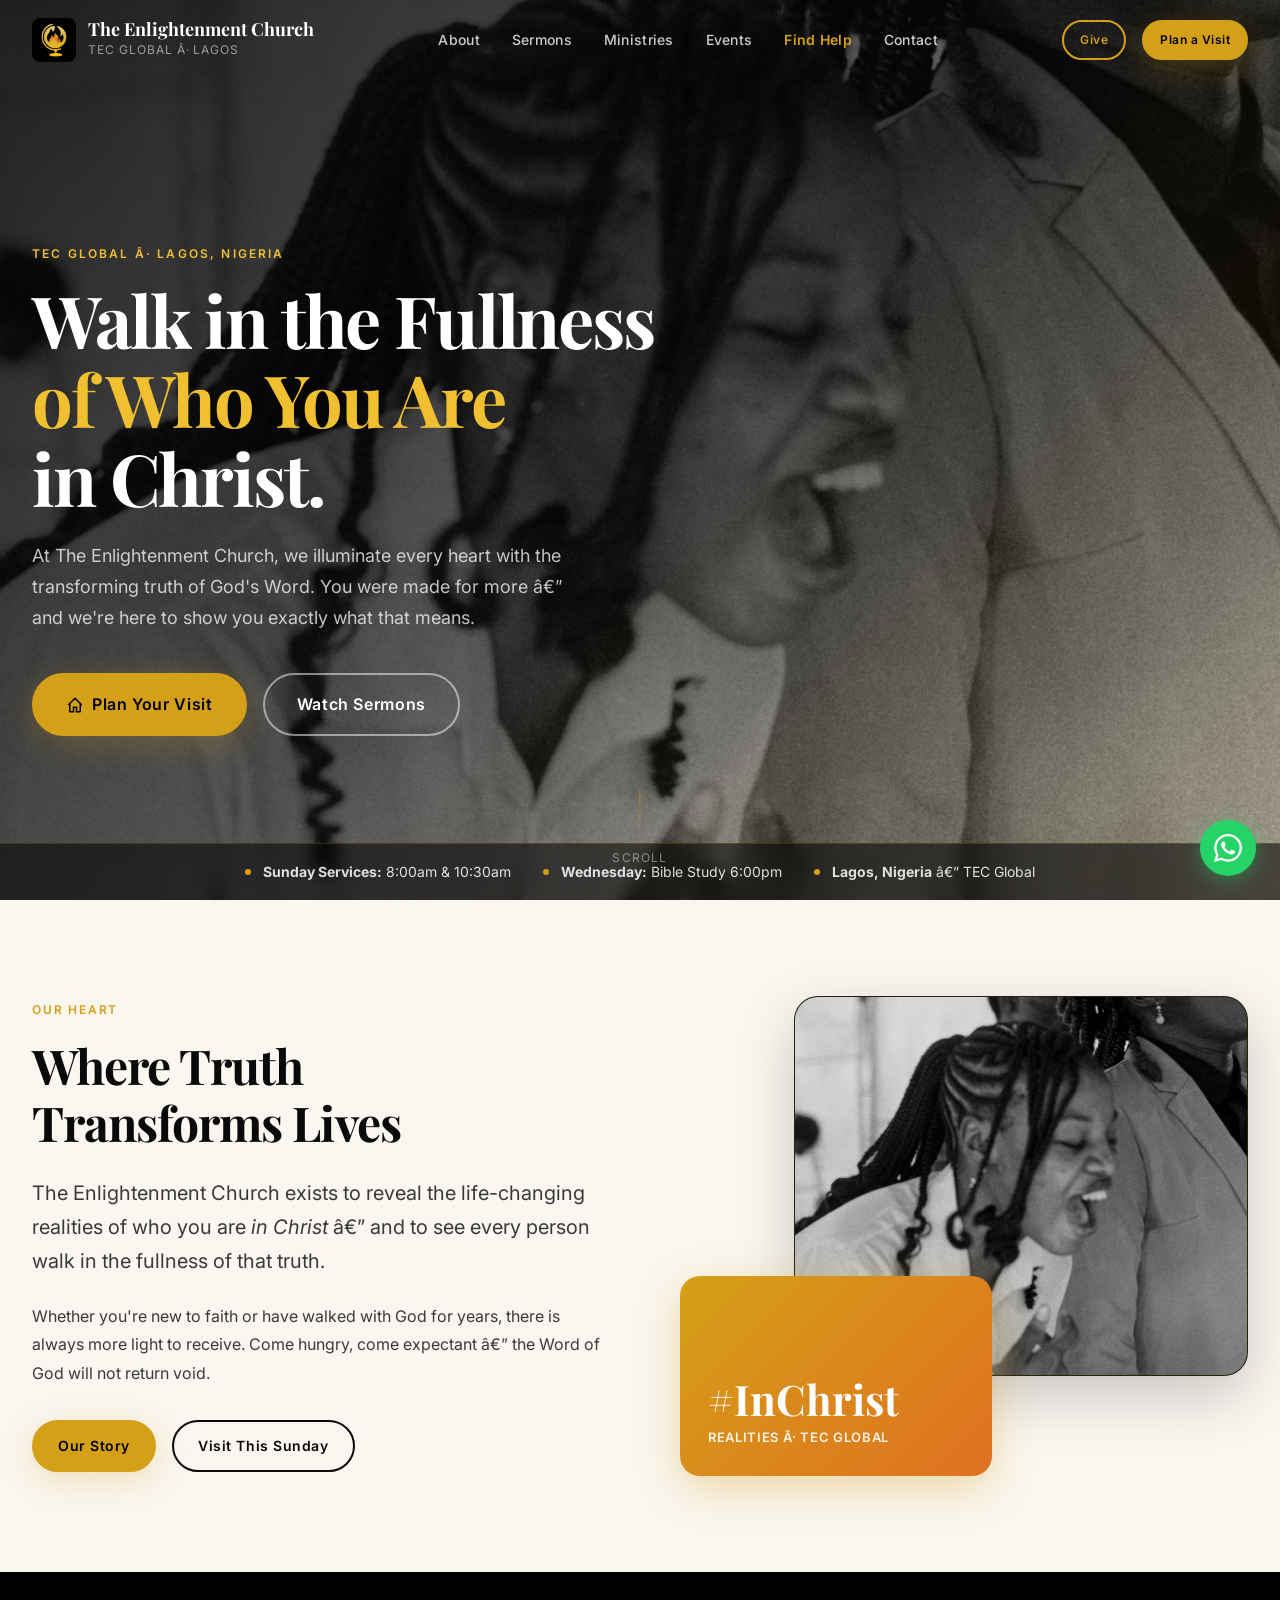
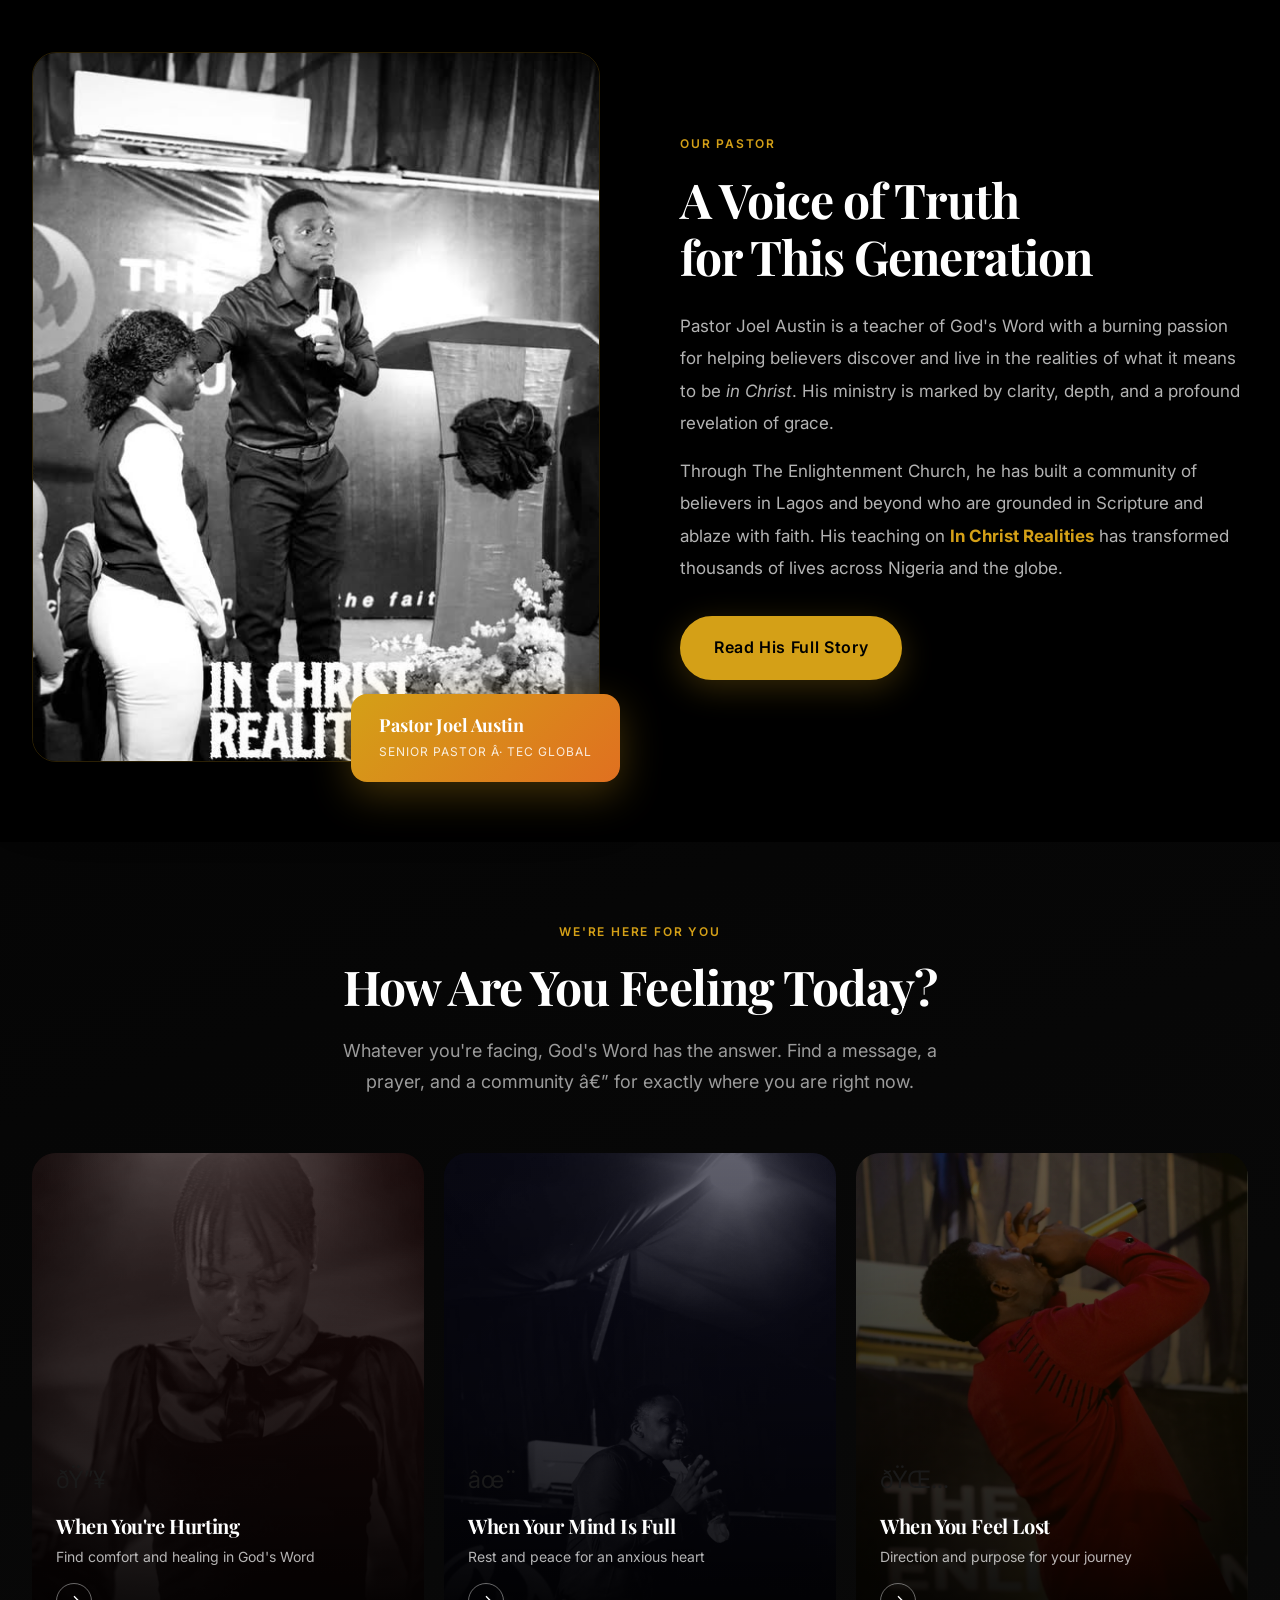
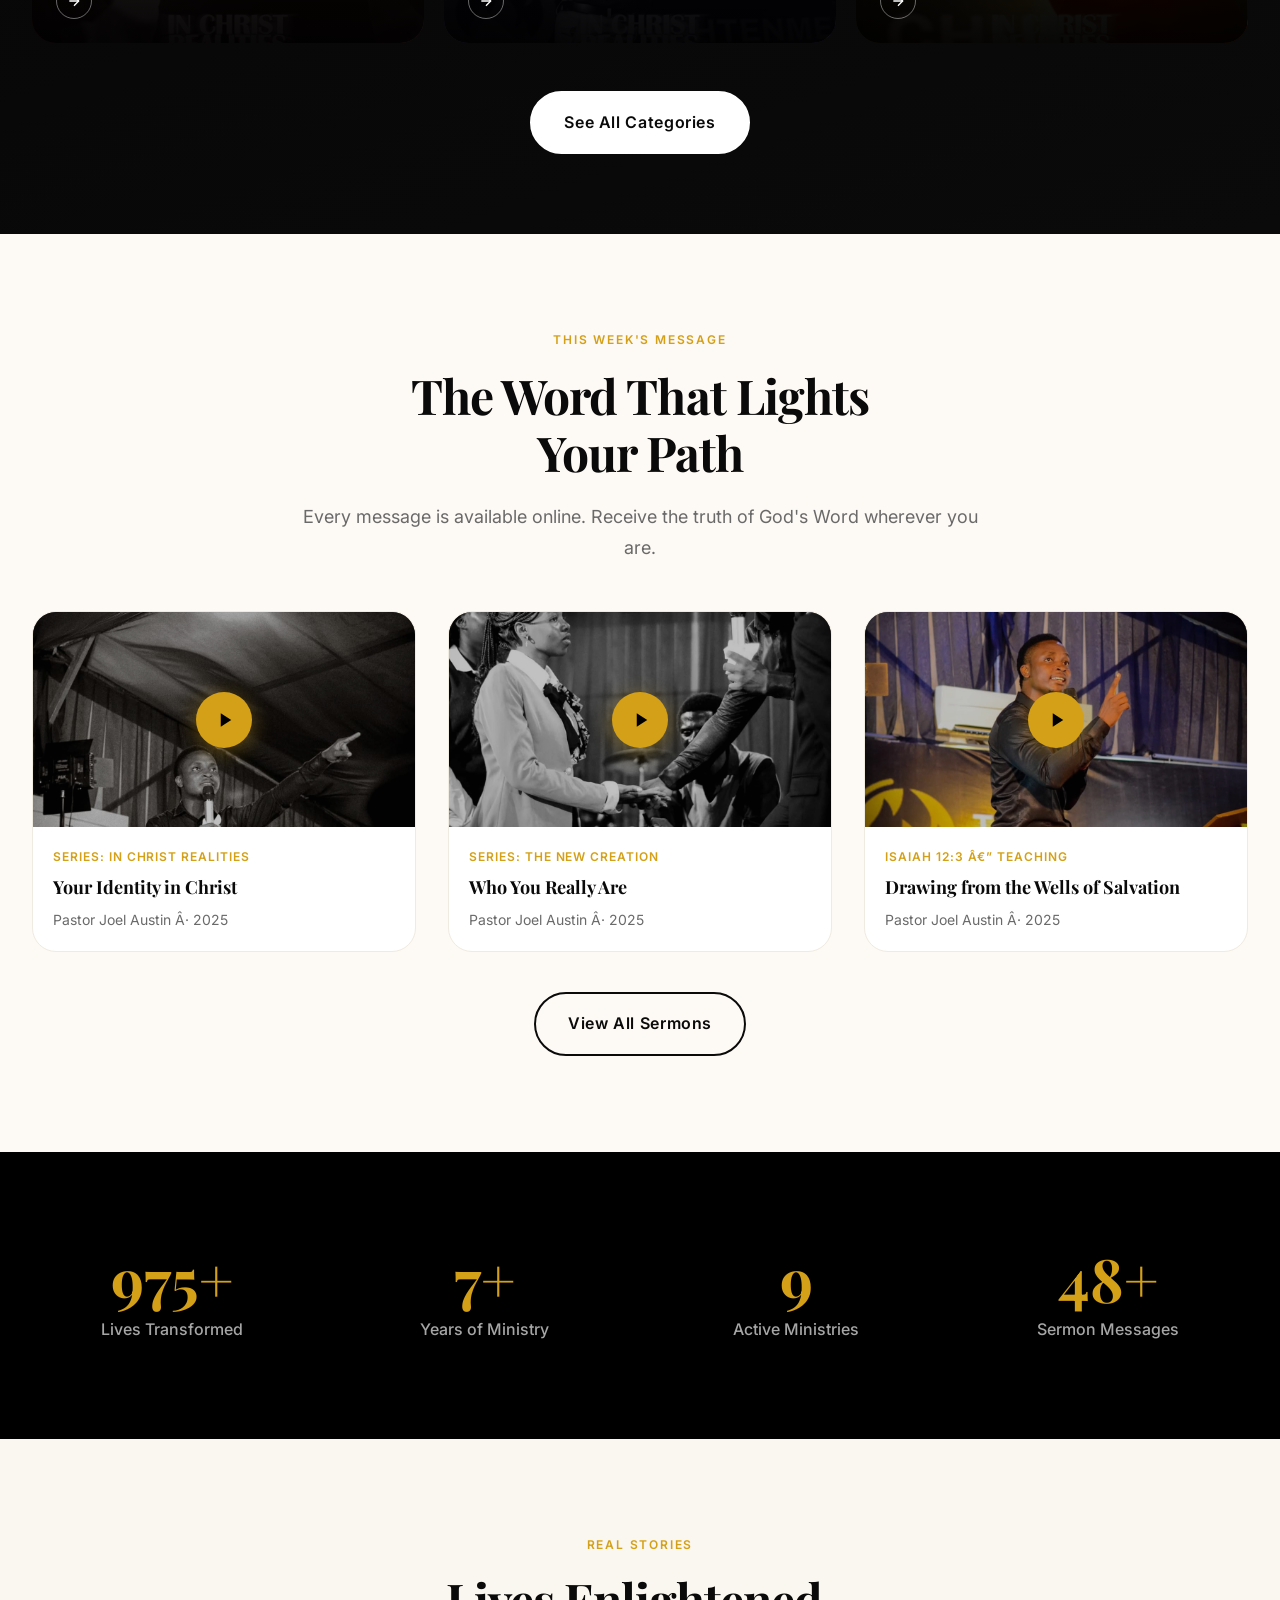
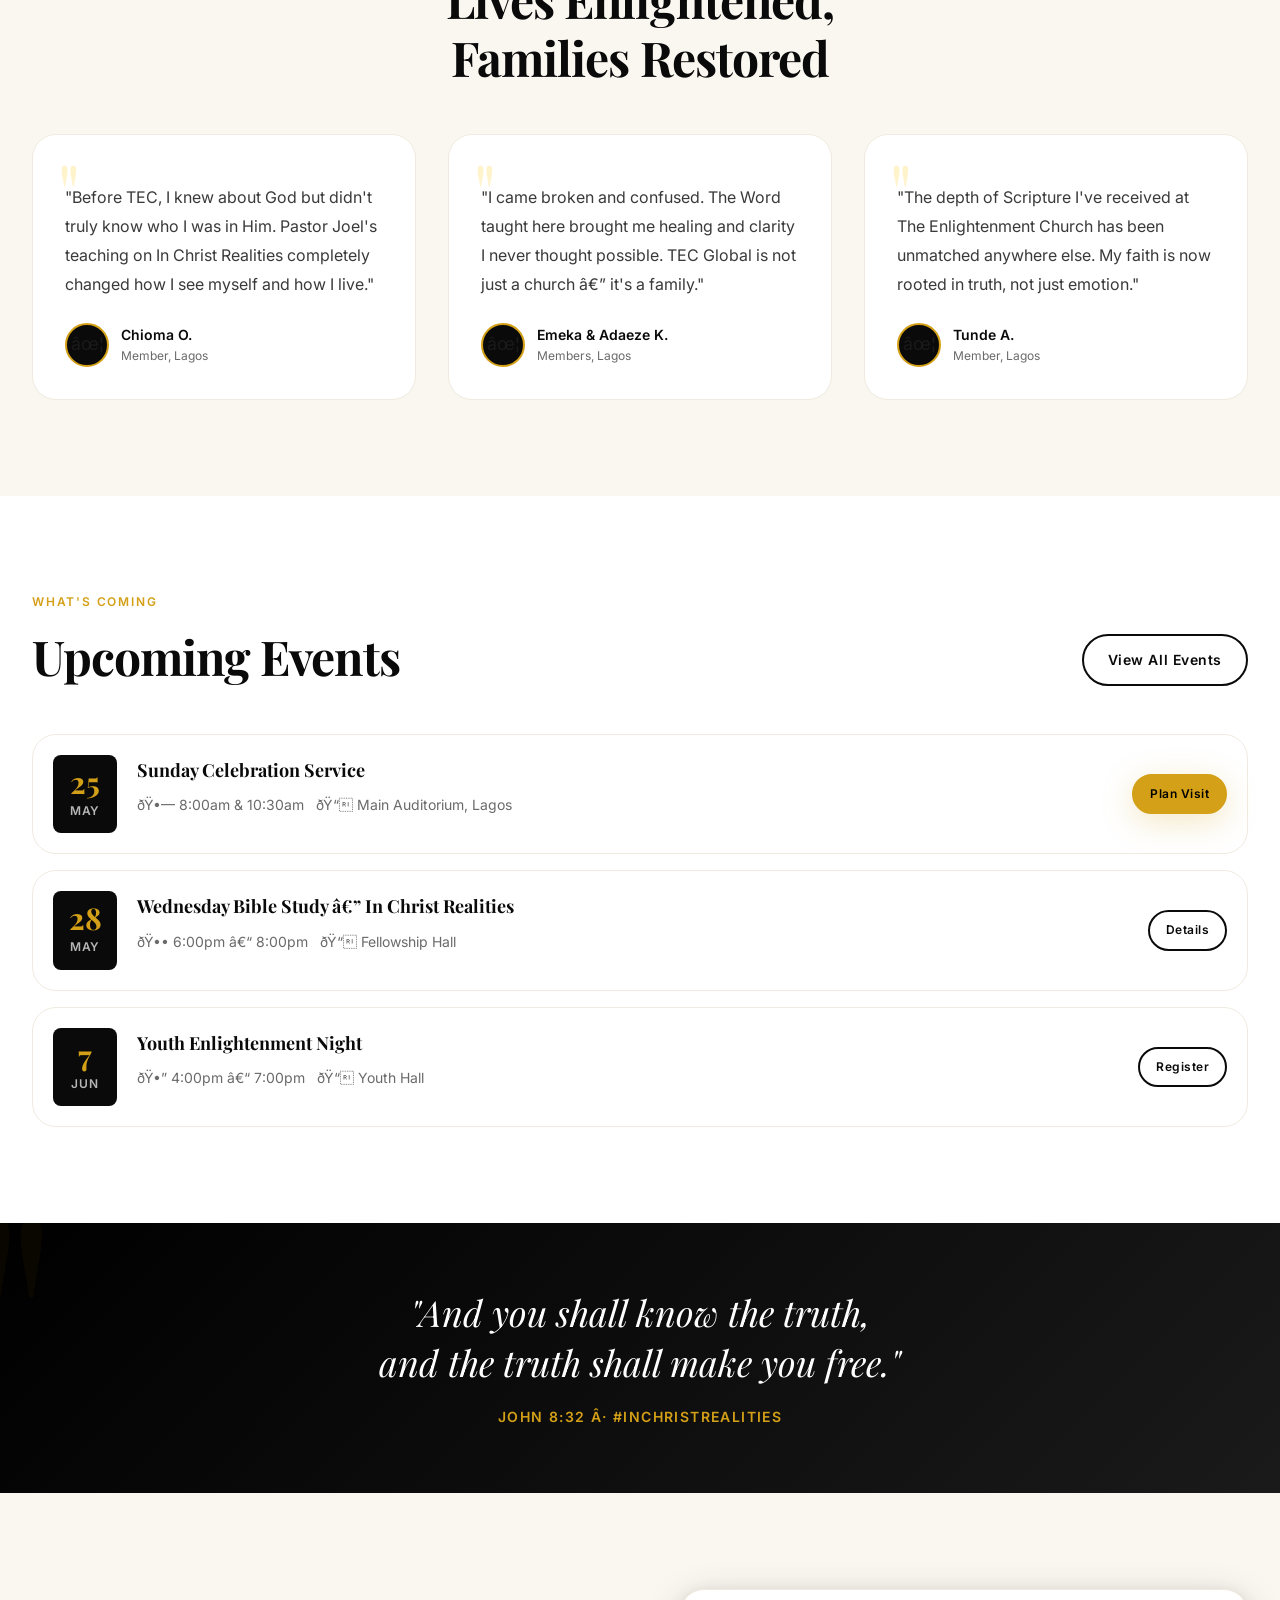
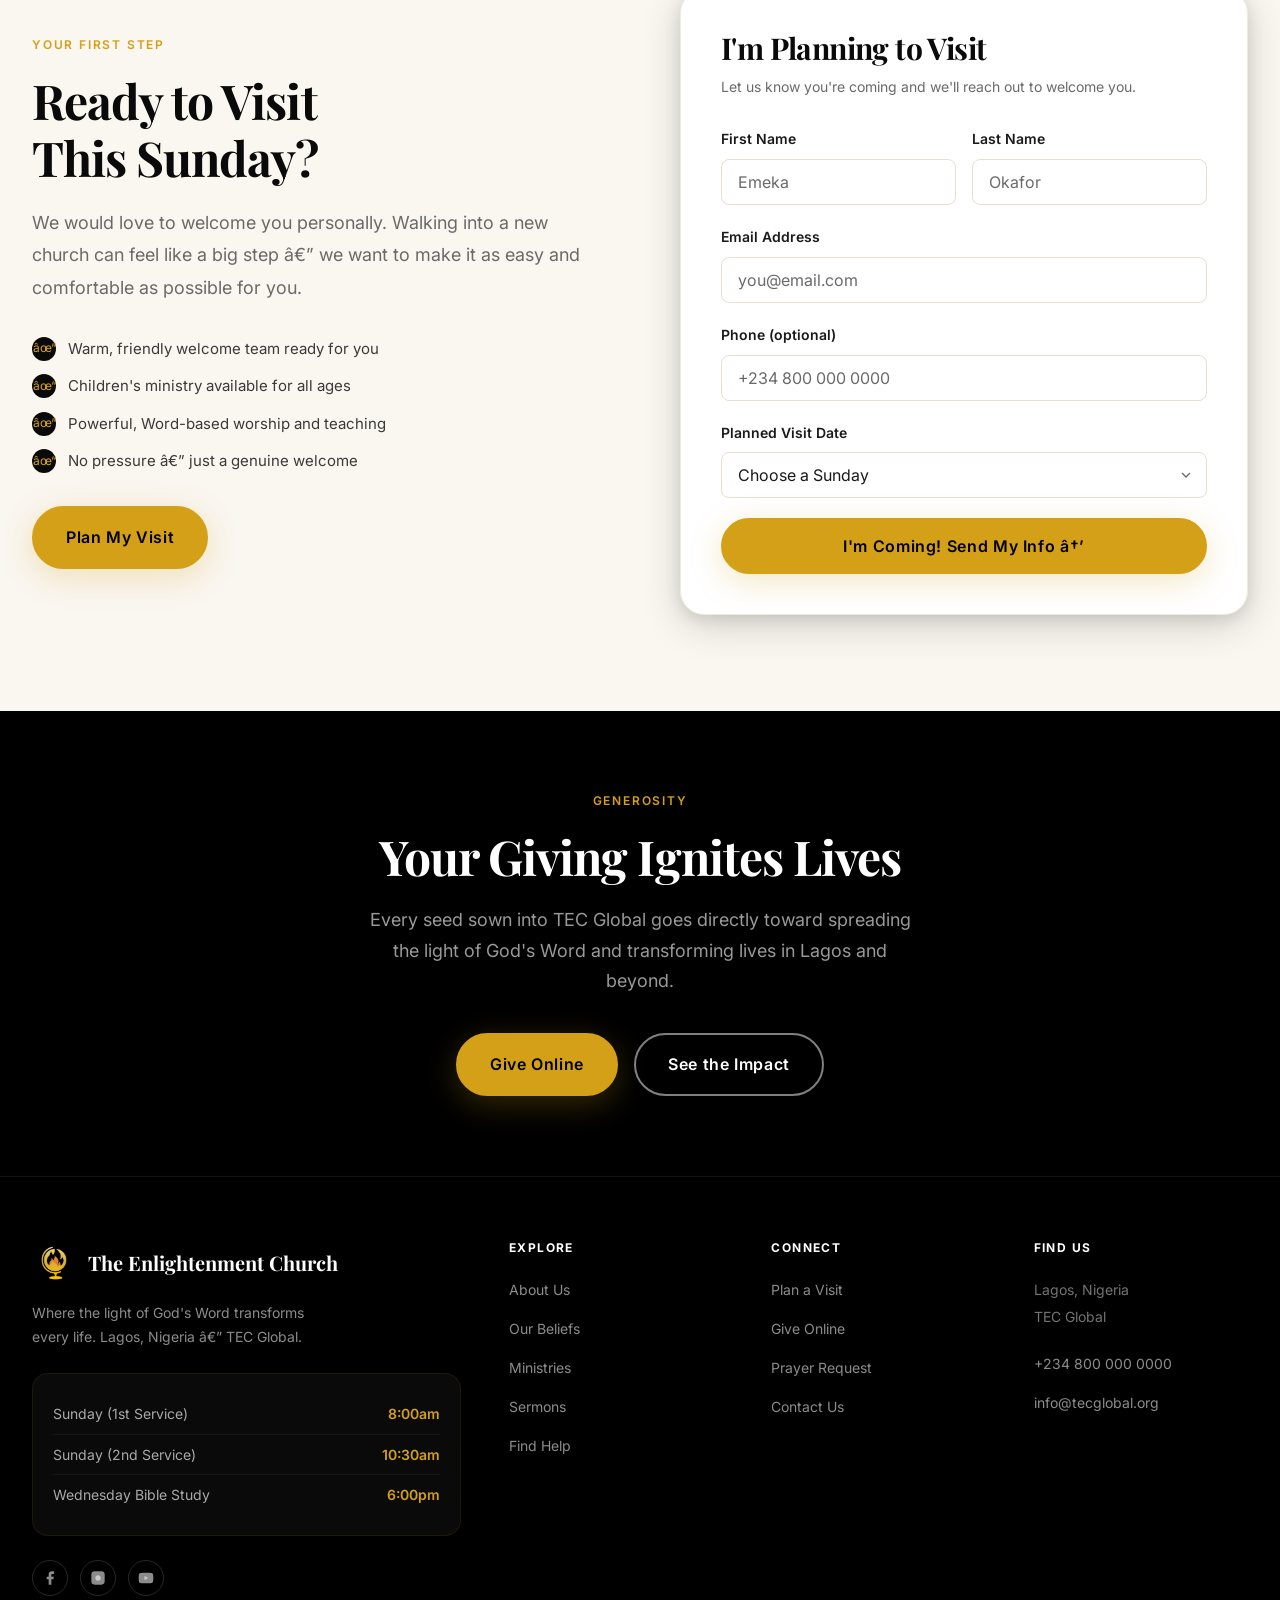
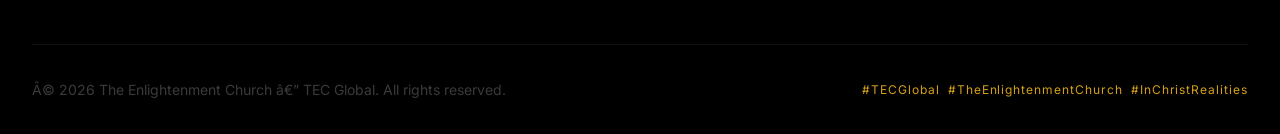
==== commit 259e87ab: "Add favicon to all pages Co-Authored-By: Claude Sonnet 4.6 <noreply@anthropic.com>" ====
--- a/index.html
+++ b/index.html
@@ -1,14 +1,18 @@
-<!DOCTYPE html>
+﻿<!DOCTYPE html>
 <html lang="en">
 <head>
   <meta charset="UTF-8" />
   <meta name="viewport" content="width=device-width, initial-scale=1.0" />
-  <meta name="description" content="The Enlightenment Church (TEC Global) — A Lagos church where the light of God's Word transforms every life. Led by Pastor Joel Austin." />
-  <meta property="og:title" content="The Enlightenment Church — TEC Global" />
+  <meta name="description" content="The Enlightenment Church (TEC Global) â€” A Lagos church where the light of God's Word transforms every life. Led by Pastor Joel Austin." />
+  <meta property="og:title" content="The Enlightenment Church â€” TEC Global" />
   <meta property="og:description" content="Illuminating lives with the transforming truth of God's Word. Join us in Lagos, Nigeria." />
   <meta property="og:type" content="website" />
-  <title>The Enlightenment Church — TEC Global | Lagos, Nigeria</title>
+  <title>The Enlightenment Church â€” TEC Global | Lagos, Nigeria</title>
+    <link rel="icon" href="logo/logo.jpg" type="image/jpeg" />
+  <link rel="apple-touch-icon" href="logo/logo.jpg" />
   <link rel="preconnect" href="https://fonts.googleapis.com" />
+    <link rel="icon" href="logo/logo.jpg" type="image/jpeg" />
+  <link rel="apple-touch-icon" href="logo/logo.jpg" />
   <link rel="preconnect" href="https://fonts.gstatic.com" crossorigin />
   <link href="https://fonts.googleapis.com/css2?family=Playfair+Display:ital,wght@0,700;0,800;1,700&family=Inter:wght@400;500;600&display=swap" rel="stylesheet" />
   <link rel="stylesheet" href="css/style.css" />
@@ -22,7 +26,7 @@
         <img src="images/logo.jpg" alt="TEC Global Logo" class="nav__logo-img" />
         <div>
           <div class="nav__logo-text">The Enlightenment Church</div>
-          <div class="nav__logo-sub">TEC Global · Lagos</div>
+          <div class="nav__logo-sub">TEC Global Â· Lagos</div>
         </div>
       </a>
       <ul class="nav__links">
@@ -45,7 +49,7 @@
 
   <!-- Mobile Nav -->
   <div class="mobile-nav" id="mobile-nav">
-    <button class="mobile-nav__close" id="mobile-nav-close">✕</button>
+    <button class="mobile-nav__close" id="mobile-nav-close">âœ•</button>
     <ul class="mobile-nav__links">
       <li><a href="index.html" class="mobile-nav__link">Home</a></li>
       <li><a href="about.html" class="mobile-nav__link">About</a></li>
@@ -62,7 +66,7 @@
   <main>
 
     <!-- =====================================================================
-         HERO — Full viewport, video background
+         HERO â€” Full viewport, video background
     ====================================================================== -->
     <section class="hero">
       <div class="hero__bg" style="overflow:hidden;">
@@ -78,7 +82,7 @@
       </div>
 
       <div class="hero__content">
-        <span class="hero__label animate-fade-up">TEC Global · Lagos, Nigeria</span>
+        <span class="hero__label animate-fade-up">TEC Global Â· Lagos, Nigeria</span>
         <h1 class="hero__title animate-fade-up animate-fade-up--delay-1">
           Walk in the Fullness
           <span>of Who You Are</span>
@@ -86,7 +90,7 @@
         </h1>
         <p class="hero__subtitle animate-fade-up animate-fade-up--delay-2">
           At The Enlightenment Church, we illuminate every heart with the
-          transforming truth of God's Word. You were made for more — and we're
+          transforming truth of God's Word. You were made for more â€” and we're
           here to show you exactly what that means.
         </p>
         <div class="hero__actions animate-fade-up animate-fade-up--delay-3">
@@ -113,7 +117,7 @@
           </div>
           <div class="service-bar__item">
             <div class="service-bar__dot"></div>
-            <span><strong>Lagos, Nigeria</strong> — TEC Global</span>
+            <span><strong>Lagos, Nigeria</strong> â€” TEC Global</span>
           </div>
         </div>
       </div>
@@ -137,12 +141,12 @@
             <h2 style="margin-bottom:24px;">Where Truth<br>Transforms Lives</h2>
             <p class="text-lead" style="margin-bottom:24px;">
               The Enlightenment Church exists to reveal the life-changing realities
-              of who you are <em>in Christ</em> — and to see every person walk in
+              of who you are <em>in Christ</em> â€” and to see every person walk in
               the fullness of that truth.
             </p>
             <p style="margin-bottom:32px;">
               Whether you're new to faith or have walked with God for years,
-              there is always more light to receive. Come hungry, come expectant —
+              there is always more light to receive. Come hungry, come expectant â€”
               the Word of God will not return void.
             </p>
             <div style="display:flex; gap:16px; flex-wrap:wrap;">
@@ -176,7 +180,7 @@
               box-shadow:0 12px 40px rgba(212,160,23,0.35);
             ">
               <div style="font-family:'Playfair Display',serif; font-size:42px; font-weight:700; color:white; line-height:1;">#InChrist</div>
-              <div style="font-size:13px; color:rgba(255,255,255,0.90); margin-top:6px; font-weight:600; letter-spacing:0.05em;">REALITIES · TEC GLOBAL</div>
+              <div style="font-size:13px; color:rgba(255,255,255,0.90); margin-top:6px; font-weight:600; letter-spacing:0.05em;">REALITIES Â· TEC GLOBAL</div>
             </div>
           </div>
 
@@ -194,7 +198,7 @@
           <!-- Pastor photo -->
           <div class="reveal" style="position:relative;">
             <div style="border-radius:24px; overflow:hidden; aspect-ratio:4/5; box-shadow:0 24px 64px rgba(0,0,0,0.6); border:1px solid rgba(212,160,23,0.20);">
-              <img src="images/pastor-1.jpg" alt="Pastor Joel Austin — The Enlightenment Church" style="width:100%;height:100%;object-fit:cover;" />
+              <img src="images/pastor-1.jpg" alt="Pastor Joel Austin â€” The Enlightenment Church" style="width:100%;height:100%;object-fit:cover;" />
             </div>
             <div style="
               position:absolute; bottom:-20px; right:-20px;
@@ -203,7 +207,7 @@
               box-shadow:0 12px 40px rgba(212,160,23,0.30);
             ">
               <div style="font-family:'Playfair Display',serif; font-size:18px; font-weight:700; color:white; line-height:1.3;">Pastor Joel Austin</div>
-              <div style="font-size:12px; color:rgba(255,255,255,0.85); margin-top:4px; letter-spacing:0.08em; text-transform:uppercase;">Senior Pastor · TEC Global</div>
+              <div style="font-size:12px; color:rgba(255,255,255,0.85); margin-top:4px; letter-spacing:0.08em; text-transform:uppercase;">Senior Pastor Â· TEC Global</div>
             </div>
           </div>
 
@@ -239,7 +243,7 @@
           <h2 style="color:white; margin-bottom:20px;">How Are You Feeling Today?</h2>
           <p style="color:rgba(255,255,255,0.60); font-size:18px; line-height:1.7;">
             Whatever you're facing, God's Word has the answer. Find a message, a prayer,
-            and a community — for exactly where you are right now.
+            and a community â€” for exactly where you are right now.
           </p>
         </div>
 
@@ -251,7 +255,7 @@
             </div>
             <div class="help-card__overlay"></div>
             <div class="help-card__content">
-              <span class="help-card__icon">🔥</span>
+              <span class="help-card__icon">ðŸ”¥</span>
               <h3 class="help-card__title">When You're Hurting</h3>
               <p class="help-card__sub">Find comfort and healing in God's Word</p>
               <div class="help-card__arrow">
@@ -266,7 +270,7 @@
             </div>
             <div class="help-card__overlay"></div>
             <div class="help-card__content">
-              <span class="help-card__icon">✨</span>
+              <span class="help-card__icon">âœ¨</span>
               <h3 class="help-card__title">When Your Mind Is Full</h3>
               <p class="help-card__sub">Rest and peace for an anxious heart</p>
               <div class="help-card__arrow">
@@ -281,7 +285,7 @@
             </div>
             <div class="help-card__overlay"></div>
             <div class="help-card__content">
-              <span class="help-card__icon">🌅</span>
+              <span class="help-card__icon">ðŸŒ…</span>
               <h3 class="help-card__title">When You Feel Lost</h3>
               <p class="help-card__sub">Direction and purpose for your journey</p>
               <div class="help-card__arrow">
@@ -313,7 +317,7 @@
 
           <div class="sermon-card">
             <div class="sermon-card__thumb">
-              <img src="images/pastor-2.jpg" alt="In Christ Realities — Your Identity" style="width:100%;height:100%;object-fit:cover;" />
+              <img src="images/pastor-2.jpg" alt="In Christ Realities â€” Your Identity" style="width:100%;height:100%;object-fit:cover;" />
               <div class="sermon-card__play">
                 <div class="sermon-card__play-btn" data-video="placeholder1" data-platform="youtube" style="cursor:pointer;">
                   <svg width="18" height="18" viewBox="0 0 24 24"><polygon points="5 3 19 12 5 21 5 3"/></svg>
@@ -323,13 +327,13 @@
             <div class="sermon-card__body">
               <div class="sermon-card__series">Series: In Christ Realities</div>
               <div class="sermon-card__title">Your Identity in Christ</div>
-              <div class="sermon-card__speaker">Pastor Joel Austin · 2025</div>
+              <div class="sermon-card__speaker">Pastor Joel Austin Â· 2025</div>
             </div>
           </div>
 
           <div class="sermon-card">
             <div class="sermon-card__thumb">
-              <img src="images/pastor-3.jpg" alt="The New Creation — Who You Really Are" style="width:100%;height:100%;object-fit:cover;" />
+              <img src="images/pastor-3.jpg" alt="The New Creation â€” Who You Really Are" style="width:100%;height:100%;object-fit:cover;" />
               <div class="sermon-card__play">
                 <div class="sermon-card__play-btn" data-video="placeholder2" data-platform="youtube" style="cursor:pointer;">
                   <svg width="18" height="18" viewBox="0 0 24 24"><polygon points="5 3 19 12 5 21 5 3"/></svg>
@@ -339,7 +343,7 @@
             <div class="sermon-card__body">
               <div class="sermon-card__series">Series: The New Creation</div>
               <div class="sermon-card__title">Who You Really Are</div>
-              <div class="sermon-card__speaker">Pastor Joel Austin · 2025</div>
+              <div class="sermon-card__speaker">Pastor Joel Austin Â· 2025</div>
             </div>
           </div>
 
@@ -353,9 +357,9 @@
               </div>
             </div>
             <div class="sermon-card__body">
-              <div class="sermon-card__series">Isaiah 12:3 — Teaching</div>
+              <div class="sermon-card__series">Isaiah 12:3 â€” Teaching</div>
               <div class="sermon-card__title">Drawing from the Wells of Salvation</div>
-              <div class="sermon-card__speaker">Pastor Joel Austin · 2025</div>
+              <div class="sermon-card__speaker">Pastor Joel Austin Â· 2025</div>
             </div>
           </div>
 
@@ -410,7 +414,7 @@
               teaching on In Christ Realities completely changed how I see myself and how I live."
             </p>
             <div class="testimonial__author">
-              <div class="testimonial__avatar-placeholder">✦</div>
+              <div class="testimonial__avatar-placeholder">âœ¦</div>
               <div>
                 <div class="testimonial__name">Chioma O.</div>
                 <div class="testimonial__role">Member, Lagos</div>
@@ -421,10 +425,10 @@
           <div class="testimonial">
             <p class="testimonial__text">
               "I came broken and confused. The Word taught here brought me healing and clarity
-              I never thought possible. TEC Global is not just a church — it's a family."
+              I never thought possible. TEC Global is not just a church â€” it's a family."
             </p>
             <div class="testimonial__author">
-              <div class="testimonial__avatar-placeholder">✦</div>
+              <div class="testimonial__avatar-placeholder">âœ¦</div>
               <div>
                 <div class="testimonial__name">Emeka &amp; Adaeze K.</div>
                 <div class="testimonial__role">Members, Lagos</div>
@@ -438,7 +442,7 @@
               unmatched anywhere else. My faith is now rooted in truth, not just emotion."
             </p>
             <div class="testimonial__author">
-              <div class="testimonial__avatar-placeholder">✦</div>
+              <div class="testimonial__avatar-placeholder">âœ¦</div>
               <div>
                 <div class="testimonial__name">Tunde A.</div>
                 <div class="testimonial__role">Member, Lagos</div>
@@ -472,8 +476,8 @@
             <div class="event-card__body">
               <div class="event-card__title">Sunday Celebration Service</div>
               <div class="event-card__meta">
-                <span>🕗 8:00am &amp; 10:30am</span>
-                <span>📍 Main Auditorium, Lagos</span>
+                <span>ðŸ•— 8:00am &amp; 10:30am</span>
+                <span>ðŸ“ Main Auditorium, Lagos</span>
               </div>
             </div>
             <a href="plan-visit.html" class="btn btn--primary btn--sm" style="flex-shrink:0;align-self:center;">Plan Visit</a>
@@ -485,10 +489,10 @@
               <div class="event-card__month">May</div>
             </div>
             <div class="event-card__body">
-              <div class="event-card__title">Wednesday Bible Study — In Christ Realities</div>
+              <div class="event-card__title">Wednesday Bible Study â€” In Christ Realities</div>
               <div class="event-card__meta">
-                <span>🕕 6:00pm – 8:00pm</span>
-                <span>📍 Fellowship Hall</span>
+                <span>ðŸ•• 6:00pm â€“ 8:00pm</span>
+                <span>ðŸ“ Fellowship Hall</span>
               </div>
             </div>
             <a href="events.html" class="btn btn--secondary btn--sm" style="flex-shrink:0;align-self:center;">Details</a>
@@ -502,8 +506,8 @@
             <div class="event-card__body">
               <div class="event-card__title">Youth Enlightenment Night</div>
               <div class="event-card__meta">
-                <span>🕔 4:00pm – 7:00pm</span>
-                <span>📍 Youth Hall</span>
+                <span>ðŸ•” 4:00pm â€“ 7:00pm</span>
+                <span>ðŸ“ Youth Hall</span>
               </div>
             </div>
             <a href="events.html" class="btn btn--secondary btn--sm" style="flex-shrink:0;align-self:center;">Register</a>
@@ -520,7 +524,7 @@
       <p class="scripture-banner__text">
         "And you shall know the truth,<br>and the truth shall make you free."
       </p>
-      <p class="scripture-banner__ref">John 8:32 · #InChristRealities</p>
+      <p class="scripture-banner__ref">John 8:32 Â· #InChristRealities</p>
     </div>
 
     <!-- =====================================================================
@@ -534,24 +538,24 @@
             <h2 style="margin-bottom:20px;">Ready to Visit<br>This Sunday?</h2>
             <p style="font-size:18px; line-height:1.8; color:var(--color-muted); margin-bottom:32px;">
               We would love to welcome you personally. Walking into a new church can feel
-              like a big step — we want to make it as easy and comfortable as possible for you.
+              like a big step â€” we want to make it as easy and comfortable as possible for you.
             </p>
             <ul style="display:flex; flex-direction:column; gap:12px; margin-bottom:32px;">
               <li style="display:flex; gap:12px; align-items:center; font-size:15px; color:var(--color-text-soft);">
-                <span style="width:24px;height:24px;background:var(--color-primary);border-radius:50%;display:flex;align-items:center;justify-content:center;color:var(--color-accent);font-size:12px;flex-shrink:0;">✓</span>
+                <span style="width:24px;height:24px;background:var(--color-primary);border-radius:50%;display:flex;align-items:center;justify-content:center;color:var(--color-accent);font-size:12px;flex-shrink:0;">âœ“</span>
                 Warm, friendly welcome team ready for you
               </li>
               <li style="display:flex; gap:12px; align-items:center; font-size:15px; color:var(--color-text-soft);">
-                <span style="width:24px;height:24px;background:var(--color-primary);border-radius:50%;display:flex;align-items:center;justify-content:center;color:var(--color-accent);font-size:12px;flex-shrink:0;">✓</span>
+                <span style="width:24px;height:24px;background:var(--color-primary);border-radius:50%;display:flex;align-items:center;justify-content:center;color:var(--color-accent);font-size:12px;flex-shrink:0;">âœ“</span>
                 Children's ministry available for all ages
               </li>
               <li style="display:flex; gap:12px; align-items:center; font-size:15px; color:var(--color-text-soft);">
-                <span style="width:24px;height:24px;background:var(--color-primary);border-radius:50%;display:flex;align-items:center;justify-content:center;color:var(--color-accent);font-size:12px;flex-shrink:0;">✓</span>
+                <span style="width:24px;height:24px;background:var(--color-primary);border-radius:50%;display:flex;align-items:center;justify-content:center;color:var(--color-accent);font-size:12px;flex-shrink:0;">âœ“</span>
                 Powerful, Word-based worship and teaching
               </li>
               <li style="display:flex; gap:12px; align-items:center; font-size:15px; color:var(--color-text-soft);">
-                <span style="width:24px;height:24px;background:var(--color-primary);border-radius:50%;display:flex;align-items:center;justify-content:center;color:var(--color-accent);font-size:12px;flex-shrink:0;">✓</span>
-                No pressure — just a genuine welcome
+                <span style="width:24px;height:24px;background:var(--color-primary);border-radius:50%;display:flex;align-items:center;justify-content:center;color:var(--color-accent);font-size:12px;flex-shrink:0;">âœ“</span>
+                No pressure â€” just a genuine welcome
               </li>
             </ul>
             <a href="plan-visit.html" class="btn btn--primary btn--lg">Plan My Visit</a>
@@ -591,7 +595,7 @@
                 </select>
               </div>
               <button type="submit" class="btn btn--primary btn--full btn--lg">
-                I'm Coming! Send My Info →
+                I'm Coming! Send My Info â†’
               </button>
             </form>
           </div>
@@ -631,7 +635,7 @@
             <img src="images/logo.jpg" alt="TEC Global" class="footer__logo-img" />
             <span class="footer__logo-name">The Enlightenment Church</span>
           </a>
-          <p class="footer__tagline">Where the light of God's Word transforms every life. Lagos, Nigeria — TEC Global.</p>
+          <p class="footer__tagline">Where the light of God's Word transforms every life. Lagos, Nigeria â€” TEC Global.</p>
           <div class="footer__service-times">
             <div class="footer__service-time"><span>Sunday (1st Service)</span><span>8:00am</span></div>
             <div class="footer__service-time"><span>Sunday (2nd Service)</span><span>10:30am</span></div>
@@ -678,7 +682,7 @@
         </div>
       </div>
       <div class="footer__bottom">
-        <p>© 2026 The Enlightenment Church — TEC Global. All rights reserved.</p>
+        <p>Â© 2026 The Enlightenment Church â€” TEC Global. All rights reserved.</p>
         <div style="display:flex;gap:16px;">
           <span style="color:var(--color-accent);font-size:12px; letter-spacing:0.08em;">#TECGlobal &nbsp;#TheEnlightenmentChurch &nbsp;#InChristRealities</span>
         </div>
@@ -694,3 +698,4 @@
   <script src="js/main.js"></script>
 </body>
 </html>
+
--- a/css/style.css
+++ b/css/style.css
@@ -105,6 +105,8 @@
   -webkit-font-smoothing: antialiased;
   -moz-osx-font-smoothing: grayscale;
   text-rendering: optimizeLegibility;
+  overflow-x: hidden;
+  max-width: 100vw;
 }
 
 body {
@@ -1384,7 +1386,7 @@
   .help-detail { padding: var(--space-10) var(--space-5); }
   .help-detail__prayer { padding: var(--space-6); }
 
-  /* Two-col grids become single on mobile */
+  /* ── Collapse ALL inline two-column grids ───────────────────────────── */
   div[style*="grid-template-columns: 1fr 1fr"],
   div[style*="grid-template-columns:1fr 1fr"] {
     display: block !important;
@@ -1393,6 +1395,46 @@
   div[style*="grid-template-columns: 1fr 1fr"] > *,
   div[style*="grid-template-columns:1fr 1fr"] > * {
     margin-bottom: var(--space-8);
+  }
+
+  /* ── Collapse inline 3-col grids ──────────────────────────────────── */
+  div[style*="grid-template-columns: repeat(3, 1fr)"],
+  div[style*="grid-template-columns:repeat(3, 1fr)"],
+  div[style*="grid-template-columns:repeat(3,1fr)"] {
+    display: block !important;
+  }
+
+  div[style*="grid-template-columns: repeat(3, 1fr)"] > *,
+  div[style*="grid-template-columns:repeat(3, 1fr)"] > *,
+  div[style*="grid-template-columns:repeat(3,1fr)"] > * {
+    margin-bottom: var(--space-6);
+  }
+
+  /* ── Pastor name badge — lift out of absolute on mobile ─────────────── */
+  div[style*="position:absolute; bottom:-16px; left:24px"] {
+    position: relative !important;
+    bottom: auto !important;
+    left: auto !important;
+    width: auto !important;
+    margin-top: 12px !important;
+    border-radius: 12px !important;
+    display: inline-block !important;
+  }
+
+  /* ── Events flex header — stack on mobile ────────────────────────── */
+  div[style*="display:flex;justify-content:space-between;align-items:flex-end"],
+  div[style*="display:flex; justify-content:space-between;"] {
+    flex-direction: column !important;
+    align-items: flex-start !important;
+    gap: 16px !important;
+  }
+
+  /* ── Section padding overrides ───────────────────────────────────── */
+  section[style*="padding:64px 0"],
+  section[style*="padding: 64px 0"],
+  section[style*="padding:80px 0"],
+  section[style*="padding: 80px 0"] {
+    padding: 48px 0 !important;
   }
 }
 
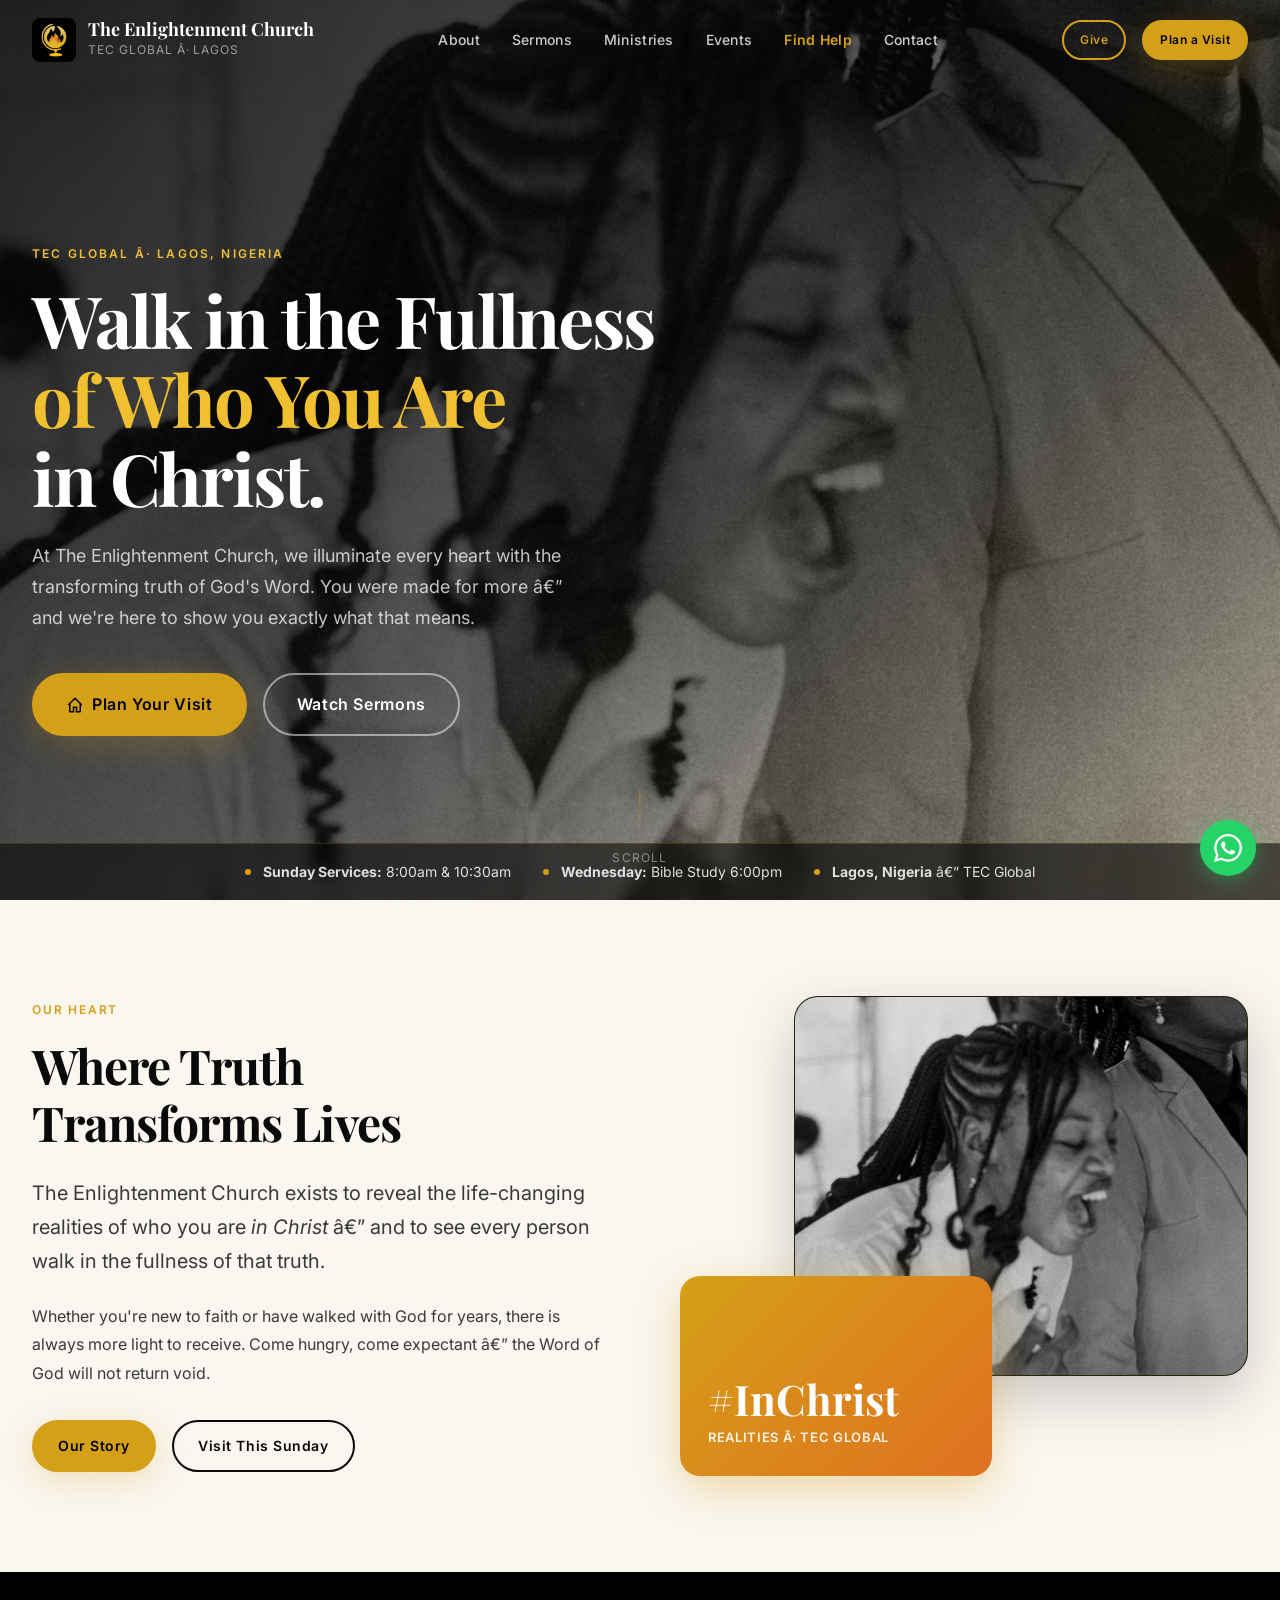
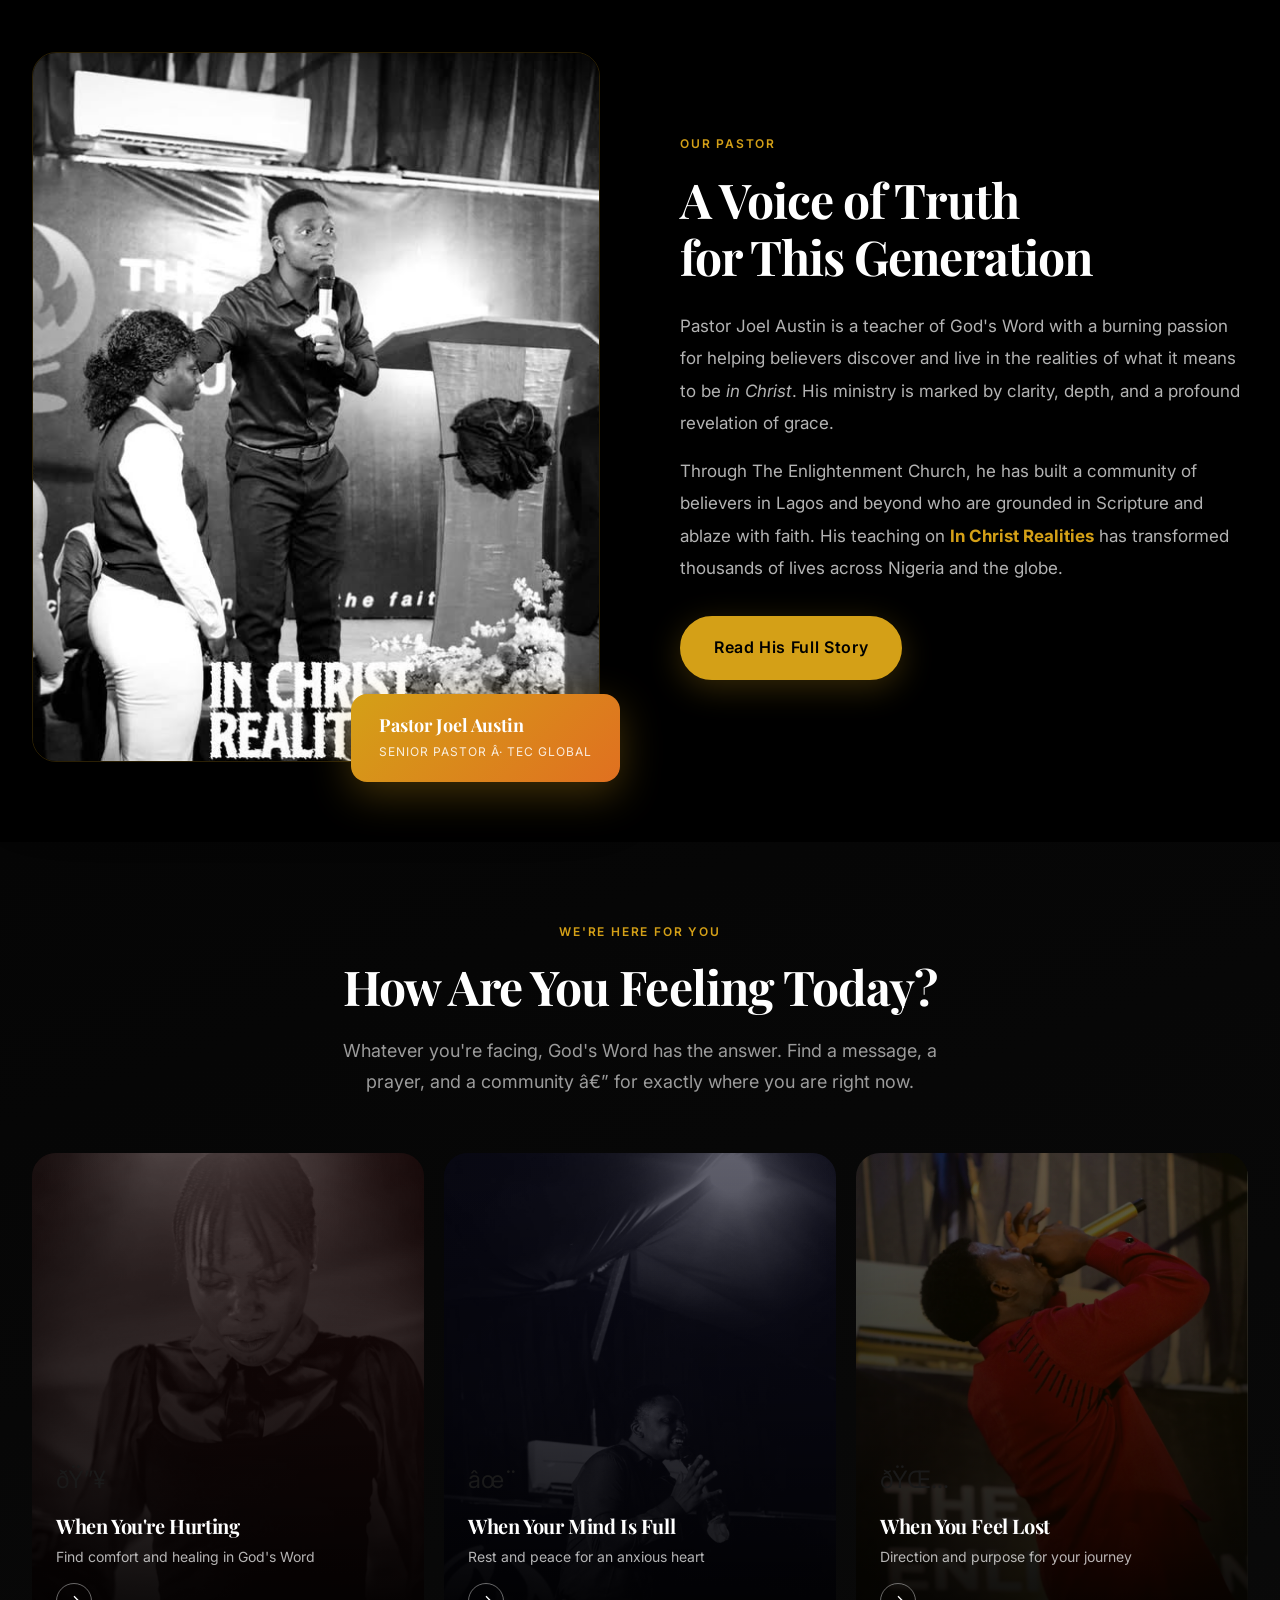
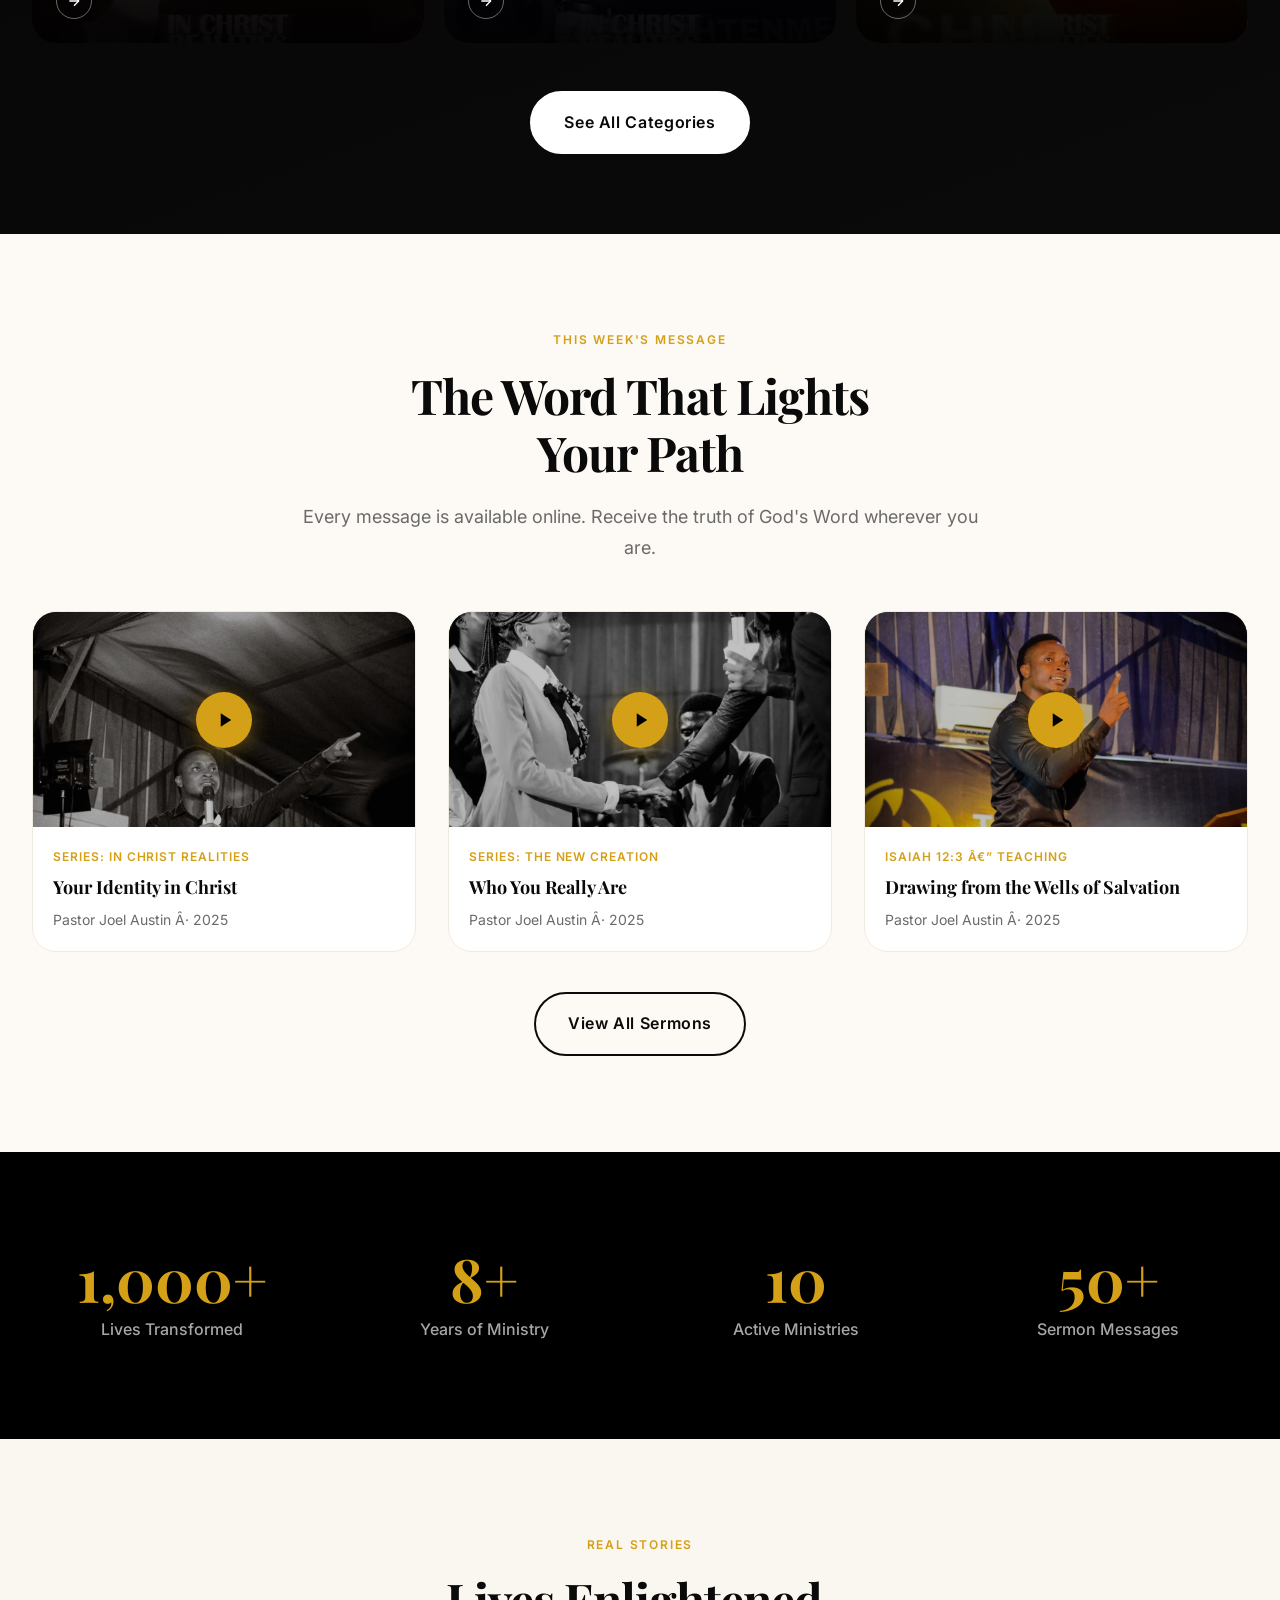
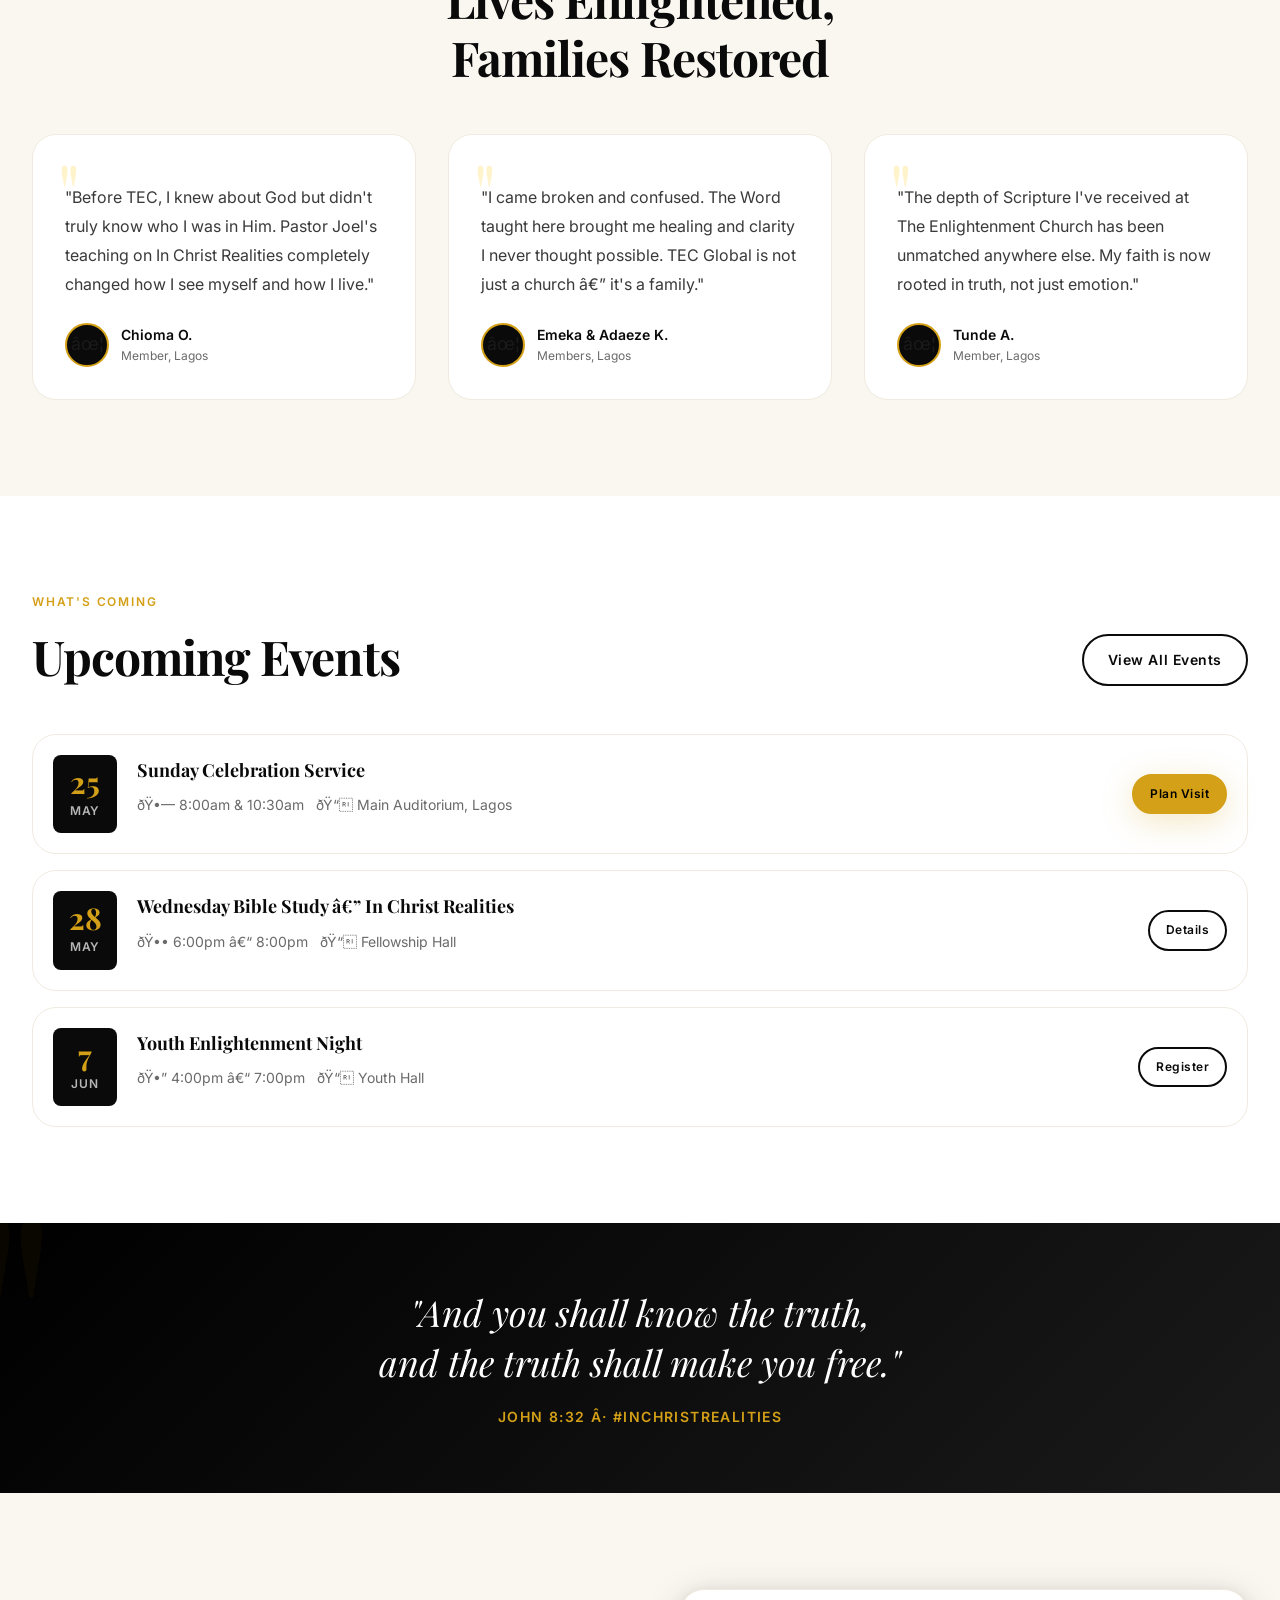
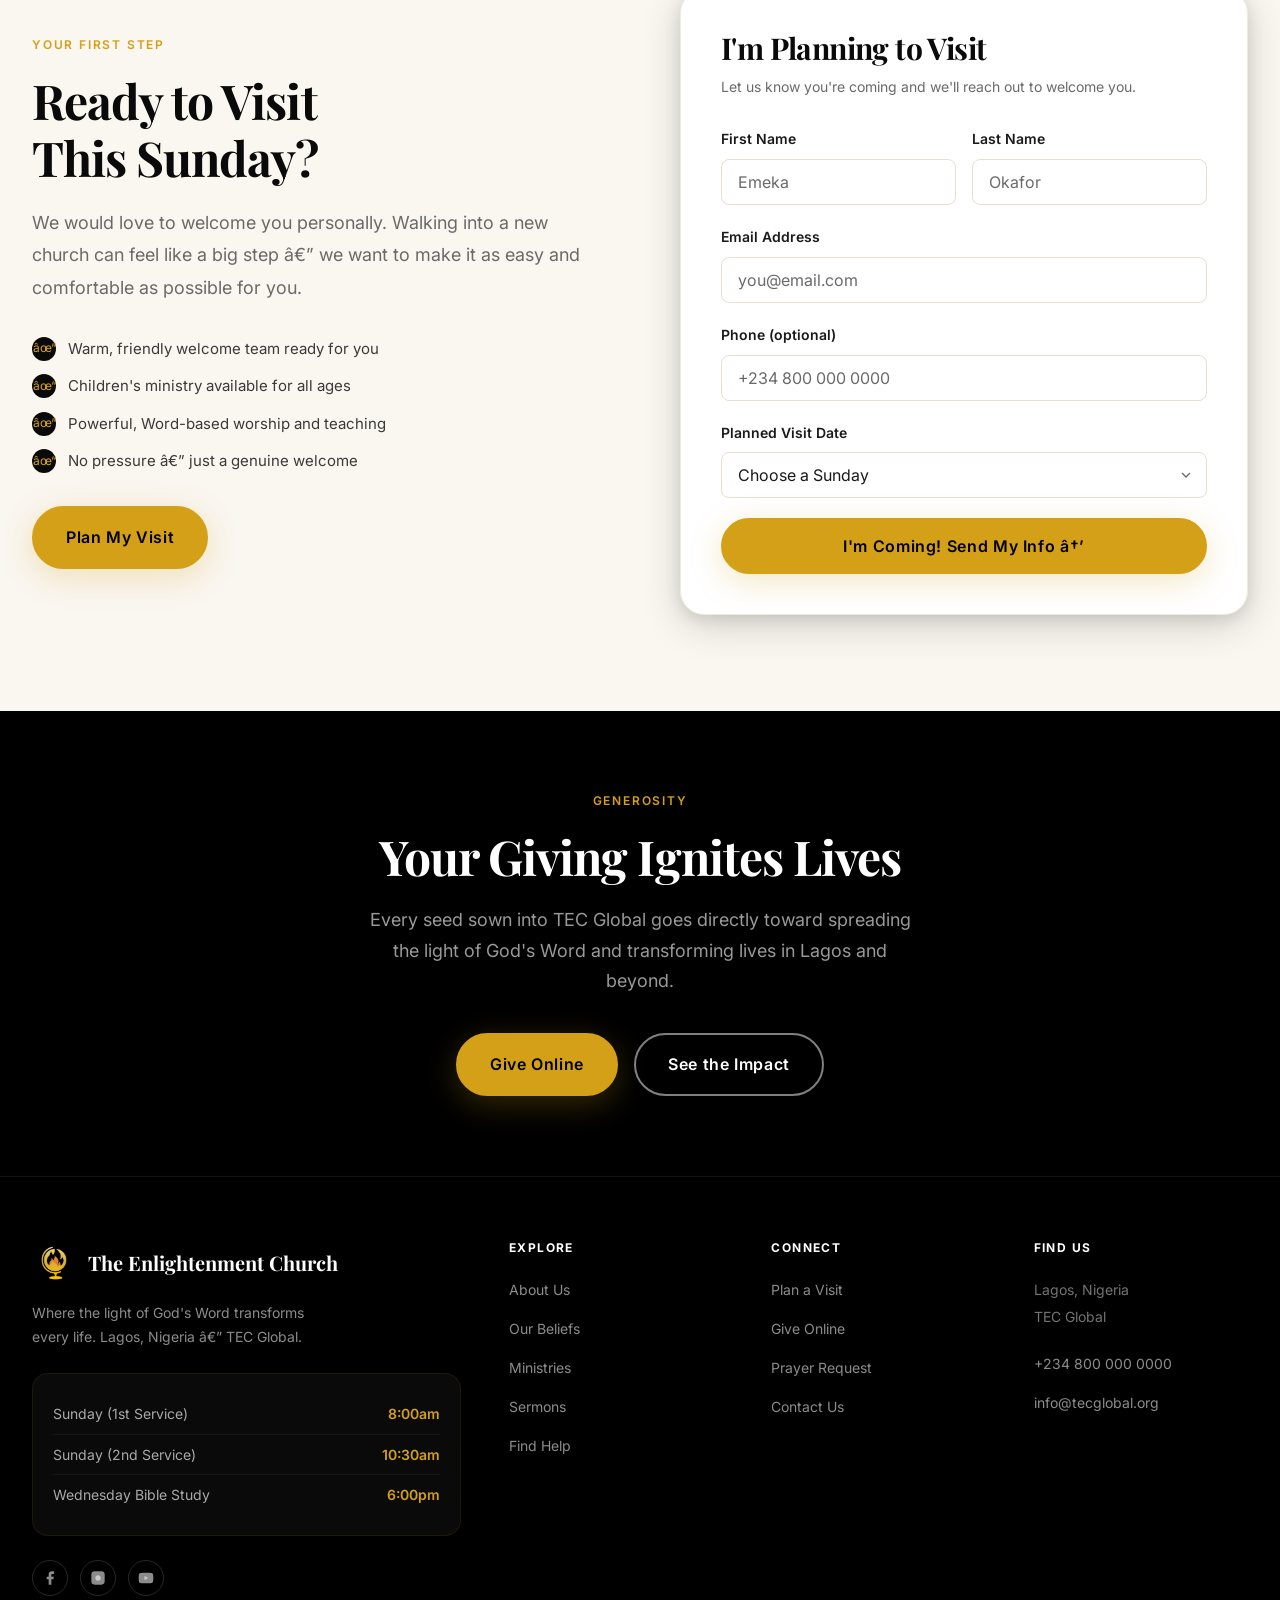
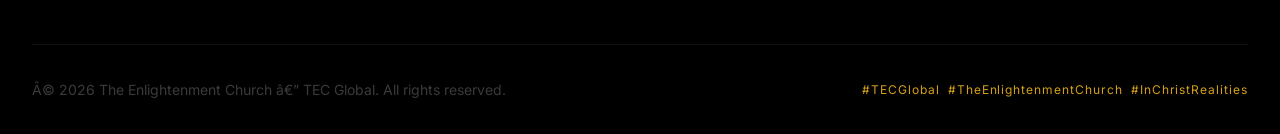
==== commit b8cdc9c4: "Fix favicon path to use images/logo.jpg (logo folder does not exist)" ====
--- a/index.html
+++ b/index.html
@@ -8,11 +8,11 @@
   <meta property="og:description" content="Illuminating lives with the transforming truth of God's Word. Join us in Lagos, Nigeria." />
   <meta property="og:type" content="website" />
   <title>The Enlightenment Church â€” TEC Global | Lagos, Nigeria</title>
-    <link rel="icon" href="logo/logo.jpg" type="image/jpeg" />
-  <link rel="apple-touch-icon" href="logo/logo.jpg" />
+    <link rel="icon" href="images/logo.jpg" type="image/jpeg" />
+  <link rel="apple-touch-icon" href="images/logo.jpg" />
   <link rel="preconnect" href="https://fonts.googleapis.com" />
-    <link rel="icon" href="logo/logo.jpg" type="image/jpeg" />
-  <link rel="apple-touch-icon" href="logo/logo.jpg" />
+    <link rel="icon" href="images/logo.jpg" type="image/jpeg" />
+  <link rel="apple-touch-icon" href="images/logo.jpg" />
   <link rel="preconnect" href="https://fonts.gstatic.com" crossorigin />
   <link href="https://fonts.googleapis.com/css2?family=Playfair+Display:ital,wght@0,700;0,800;1,700&family=Inter:wght@400;500;600&display=swap" rel="stylesheet" />
   <link rel="stylesheet" href="css/style.css" />
@@ -699,3 +699,4 @@
 </body>
 </html>
 
+
